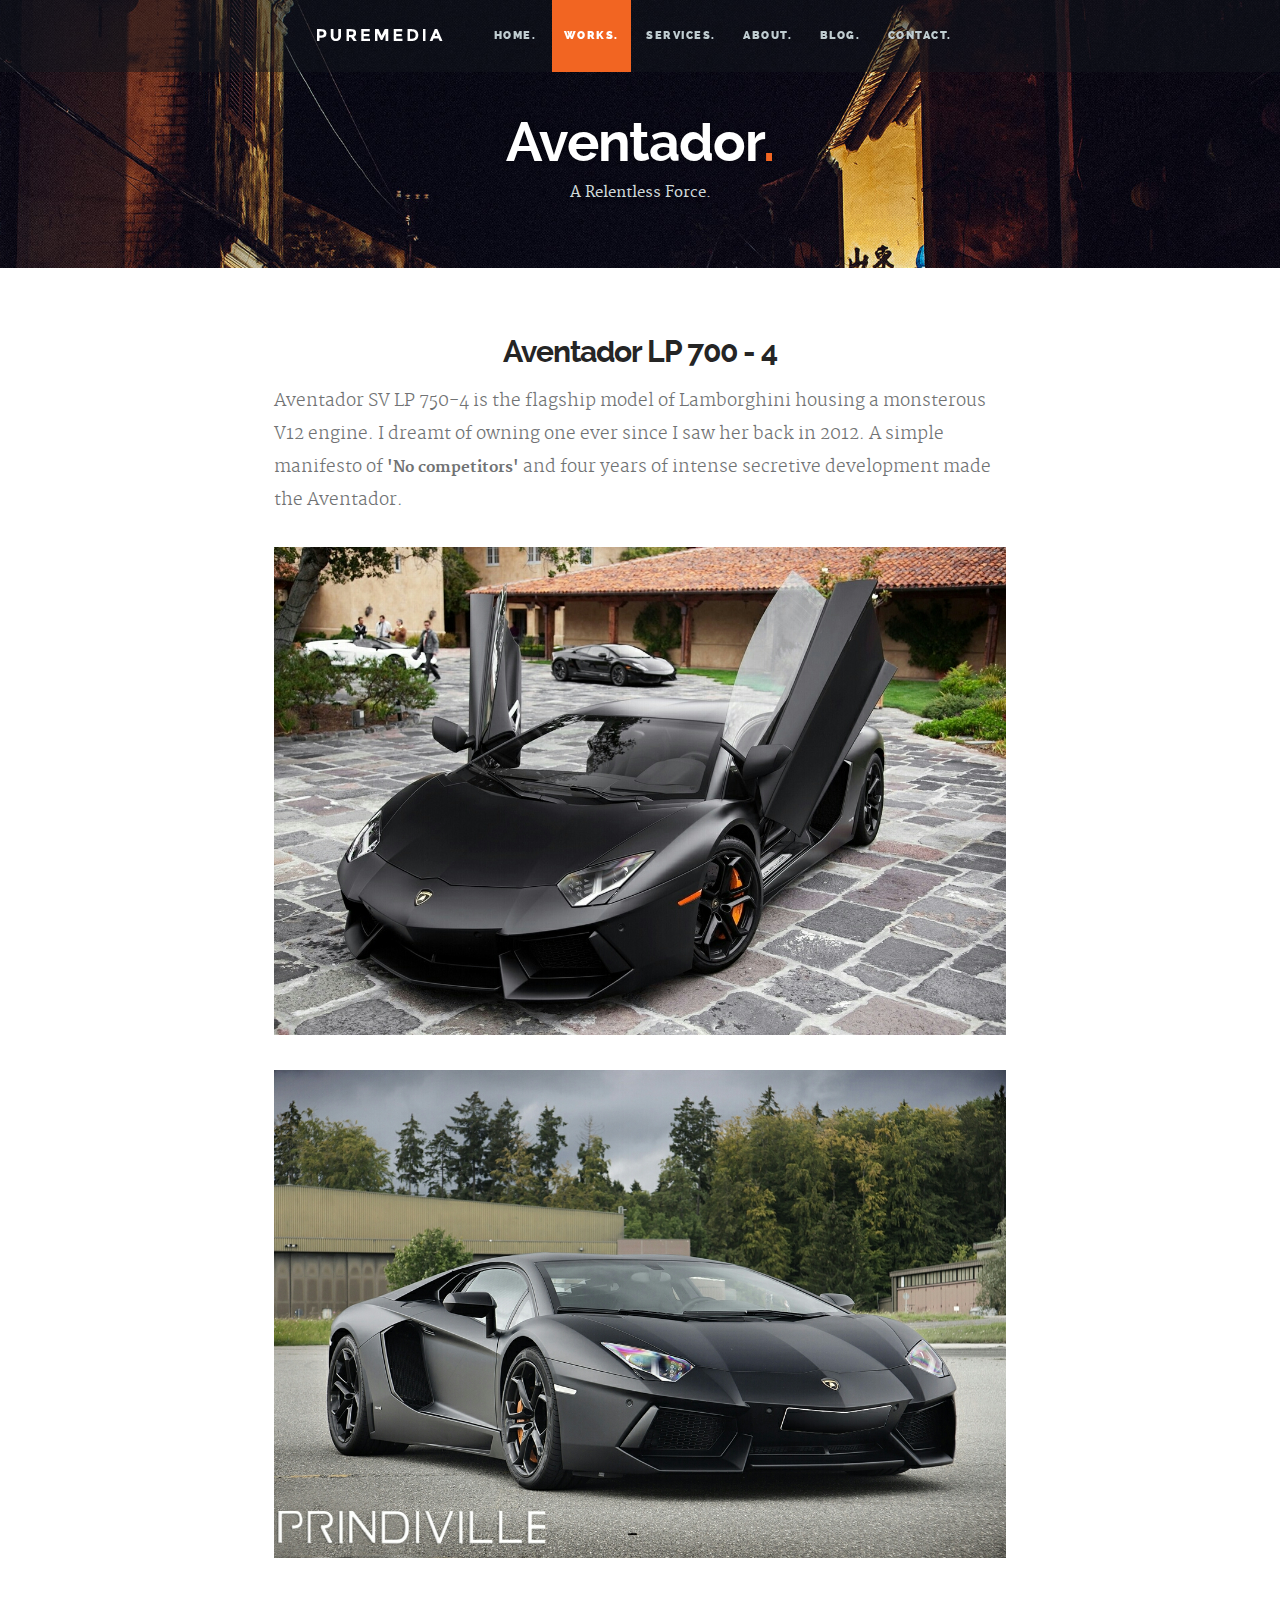
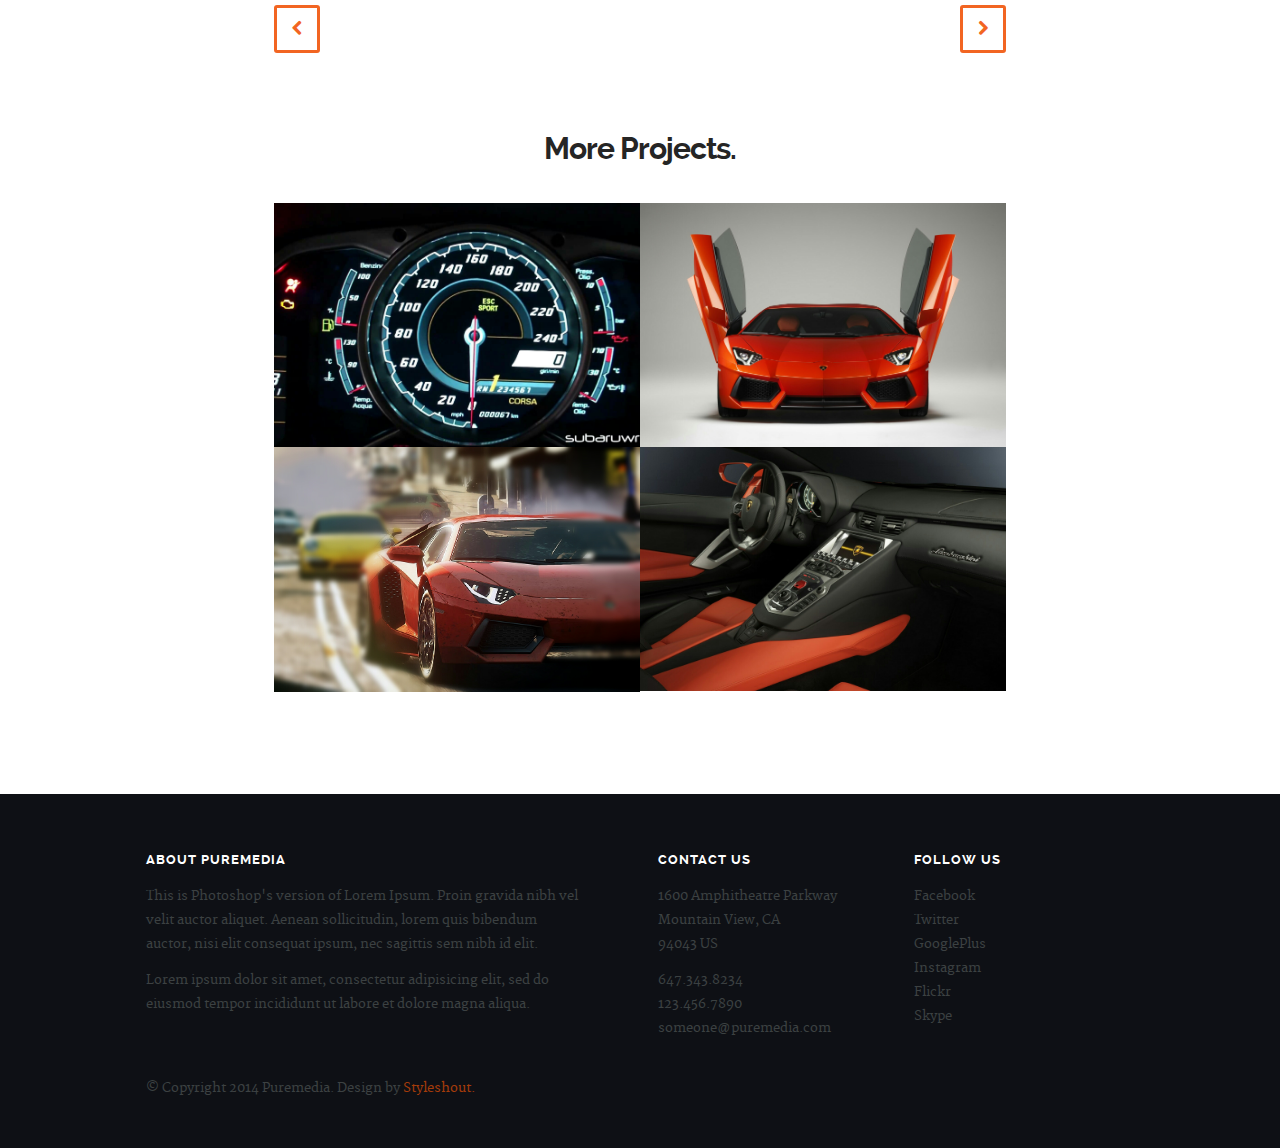
==== Aventador.html @ e6438527 "completed my aventador and made changes to sed mail .php" ====
<!DOCTYPE html>
<!--[if lt IE 8 ]><html class="no-js ie ie7" lang="en"> <![endif]-->
<!--[if IE 8 ]><html class="no-js ie ie8" lang="en"> <![endif]-->
<!--[if IE 9 ]><html class="no-js ie ie9" lang="en"> <![endif]-->
<!--[if (gte IE 9)|!(IE)]><!--><html class="no-js" lang="en"> <!--<![endif]-->
<head>

   <!--- Basic Page Needs
   ================================================== -->
   <meta charset="utf-8">
	<title>Chintan | Aventador</title>
	<meta name="description" content="">  
	<meta name="author" content="">

   <!-- Mobile Specific Metas
   ================================================== -->
	<meta name="viewport" content="width=device-width, initial-scale=1, maximum-scale=1">

	<!-- CSS
    ================================================== -->
   <link rel="stylesheet" href="css/base.css">
	<link rel="stylesheet" href="css/main.css">
   <link rel="stylesheet" href="css/media-queries.css">         

   <!-- Script
   =================================================== -->
	<script src="js/modernizr.js"></script>

   <!-- Favicons
	=================================================== -->
	<link rel="shortcut icon" href="favicon.png" >

</head>

<body>

   <div id="top"></div>
   <div id="preloader"> 
	   <div id="status">
         <img src="images/loader.gif" height="60" width="60" alt="">
         <div class="loader">Loading...</div>
      </div>
   </div>

   <!-- Header
   =================================================== -->
   <header id="main-header">

   	<div class="row header-inner">

	      <div class="logo">
	         <a href="index.html">Chintan Mistry</a>
	      </div>

	      <nav id="nav-wrap">         
	         
	         <a class="mobile-btn" href="#nav-wrap" title="Show navigation">
	         	<span class='menu-text'>Show Menu</span>
	         	<span class="menu-icon"></span>
	         </a>
         	<a class="mobile-btn" href="#" title="Hide navigation">
         		<span class='menu-text'>Hide Menu</span>
         		<span class="menu-icon"></span>
         	</a>         

	         <ul id="nav" class="nav">
	            <li><a href="index.html#hero">Home.</a></li>
		         <li class="current"><a href="index.html#portfolio">Works.</a></li>
	            <li><a href="index.html#services">Services.</a></li>
	            <li><a href="index.html#about">About.</a></li>
	            <li><a href="index.html#journal">Blog.</a></li>	        
	            <li><a href="index.html#contact">Contact.</a></li>
	         </ul> 

	      </nav> <!-- /nav-wrap -->	      

	   </div> <!-- /header-inner -->

   </header>


   <!-- Page Title
   ================================================== -->
   <section id="page-title">	
   	  
		<div class="row">

			<div class="twelve columns">

				<h1>Aventador<span>.</span></h1>
				<p>A Relentless Force.</p>

			</div>			    

		</div> <!-- /row -->	   

   </section> <!-- /page-title -->


   <!-- Content
   ================================================== -->
   <section id="content">

   	<div class="row portfolio-content">

	   	<div class="entry tab-whole nine columns centered">

	         <header class="entry-header">

					<h1 class="entry-title">
							Aventador LP 700 - 4
					</h1> 				 
						 
				</header>

				<div class="entry-content">
					<p class="lead">Aventador SV LP 750-4 is the flagship model of Lamborghini housing a monsterous V12 engine. I dreamt of owning one ever since I saw her back in 2012. A simple manifesto of <b>'No competitors'</b> and four years of intense secretive development made the Aventador. </p>

				</div>

				<div class="entry-content-media">
					<div class="post-thumb">
                  <img src="images/Aventador/Aventador1.jpg" alt="Aventador1">
                  <img src="images/Aventador/Aventador2.jpg" alt="Aventador2">
					</div> 
				</div> 					 

				<div class="pagenav group">
		  			  <span class="prev"><a href="#" rel="prev">Previous</a></span>
		  			<span class="next"><a href="#" rel="next">Next</a></span>  				   
	  			</div>  										   
	         
	      </div> <!-- /entry -->	      

	   </div> <!-- /portfolio-content -->
	   

		<div class="row more-projects">

		   <h1>More Projects.</h1> 

			<div class="tab-whole nine columns centered">

	         <div id="portfolio-wrapper" class="bgrid-half tab-bgrid-halfgroup">

	          	<div class="bgrid item">
	               <div class="item-wrap">

	                  <a href="Aventador.html">
                        <img src="images/Aventador/Aventador3.jpg" alt="Aventador3">                        
                        <div class="overlay">
                           <div class="portfolio-item-meta">
                              <h5>Fast</h5>
                              <p>A top speed of 350 Kmph</p>
                           </div>
                        </div>                        
                     </a>

	               </div>
	          	</div> <!-- /item -->

	            <div class="bgrid item">
	               <div class="item-wrap">

	                  <a href="Aventador.html">
                        <img src="images/Aventador/Aventador4.jpg" alt="Aventador4">
                        <div class="overlay">
                           <div class="portfolio-item-meta">
                              <h5>Sharp</h5>
                              <p>Those scissor doors!</p>
                           </div>
                        </div>                       
                     </a>

	               </div>
	          	</div> <!-- item end -->

	            <div class="bgrid stack item">
	               <div class="item-wrap">

	                 <a href="Aventador.html">
                        <img src="images/Aventador/Aventador5.jpg" alt="Aventador5">
                        <div class="overlay">
                           <div class="portfolio-item-meta">
                              <h5>Appeal</h5>
                              <p>Those eyes</p>
                           </div>
                        </div>                        
                     </a>    

	               </div>
	         	</div> <!-- item end -->

	            <div class="bgrid item">
	               <div class="item-wrap">

	                  <a href="Aventador.html">
                        <img src="images/Aventador/Aventador6.jpg" alt="Aventador6">
                        <div class="overlay">
                           <div class="portfolio-item-meta">
                              <h5>Interiors</h5>
                              <p>A jet fighter on road</p>
                           </div>
                        </div>                        
                     </a>  

	               </div>
	         	</div> <!-- item end -->               

	         </div> <!-- /portfolio-wrapper -->

	      </div> <!-- /nine -->

		</div> <!-- /more-projects --> 

   </section> <!-- /content -->  


   <!-- Footer
   ================================================== -->
   <footer>

      <div class="row">       

         <div class="six columns tab-whole footer-about">
				
				<h3>About Puremedia</h3>
               
            <p>This is Photoshop's version  of Lorem Ipsum. Proin gravida nibh vel velit auctor aliquet.
            Aenean sollicitudin, lorem quis bibendum auctor, nisi elit consequat ipsum, nec sagittis sem
            nibh id elit. 
            </p>

            <p>Lorem ipsum dolor sit amet, consectetur adipisicing elit, sed do eiusmod tempor 
            	incididunt ut labore et dolore magna aliqua.</p>        

         </div> <!-- /footer-about -->

         <div class="six columns tab-whole right-cols">

            <div class="row">

               <div class="columns">
                  <h3 class="address">Contact Us</h3>
                  <p>
                  1600 Amphitheatre Parkway<br>
                  Mountain View, CA<br>
                  94043 US
                  </p>

                  <ul>
                    <li><a href="tel:6473438234">647.343.8234</a></li>
                    <li><a href="tel:1234567890">123.456.7890</a></li>
                    <li><a href="mailto:someone@puremedia.com">someone@puremedia.com</a></li>
                  </ul>                  
               </div> <!-- /columns -->             

               <div class="columns last">
                  <h3 class="contact">Follow Us</h3>

                  <ul>
                     <li><a href="#">Facebook</a></li>
                     <li><a href="#">Twitter</a></li>
                     <li><a href="#">GooglePlus</a></li>
                     <li><a href="#">Instagram</a></li>
                     <li><a href="#">Flickr</a></li>
                     <li><a href="#">Skype</a></li>
                  </ul>
                  
               </div> <!-- /columns --> 

            </div> <!-- /Row(nested) -->

         </div>

         <p class="copyright">&copy; Copyright 2014 Puremedia. Design by <a href="http://www.styleshout.com/">Styleshout.</a></p>        

         <div id="go-top">
            <a class="smoothscroll" title="Back to Top" href="#top"><span>Top</span><i class="fa fa-long-arrow-up"></i></a>
         </div>

      </div> <!-- /row -->

   </footer> <!-- /footer -->


   <!-- Java Script
   ================================================== -->
   <script src="http://ajax.googleapis.com/ajax/libs/jquery/1.10.2/jquery.min.js"></script>
   <script>window.jQuery || document.write('<script src="js/jquery-1.10.2.min.js"><\/script>')</script>
   <script type="text/javascript" src="js/jquery-migrate-1.2.1.min.js"></script>   
   <script src="js/jquery.flexslider.js"></script>
   <script src="js/jquery.fittext.js"></script>
   <script src="js/backstretch.js"></script> 
   <script src="js/waypoints.js"></script>  
   <script src="js/main.js"></script>

</body>

</html>
---- css/base.css ----
/* =================================================================== */
/* 
/*  Puremedia v1.0 Base Stylesheet
/*  url:styleshout.com
/*  10-09-2014
/*
/*  ------------------------------------------------------------------ 
  
    TOC: 
    a. Reset
    b. Basic Setup Styles
    c. Typography  
    d. Media
    e. Grid
    f. MISC
  
/* =================================================================== */

/* 
/* a. Reset - normalize.css v3.0.1 | MIT License | git.io/normalize
/* =================================================================== */
html {
	font-family: sans-serif;
	-ms-text-size-adjust: 100%;
	-webkit-text-size-adjust: 100%;
}
body {
	margin: 0;
}
article, aside, details, figcaption, figure, footer, header, hgroup, main, nav, section, summary {
	display: block;
}
audio, canvas, progress, video {
	display: inline-block;
	vertical-align: baseline;
}
audio:not([controls]) {
	display: none;
	height: 0;
}
[hidden], template {
	display: none;
}
a {
	background: transparent;
}
a:active, a:hover {
	outline: 0;
}
abbr[title] {
	border-bottom: 1px dotted;
}
b, strong {
	font-weight: bold;
}
dfn {
	font-style: italic;
}
h1 {
	font-size: 2em;
	margin: 0.67em 0;
}
mark {
	background: #ff0;
	color: #000;
}
small {
	font-size: 80%;
}
sub, sup {
	font-size: 75%;
	line-height: 0;
	position: relative;
	vertical-align: baseline;
}
sup {
	top: -0.5em;
}
sub {
	bottom: -0.25em;
}
img {
	border: 0;
}
svg:not(:root) {
	overflow: hidden;
}
figure {
	margin: 1em 40px;
}
hr {
	-moz-box-sizing: content-box;
	box-sizing: content-box;
	height: 0;
}
pre {
	overflow: auto;
}
code, kbd, pre, samp {
	font-family: monospace, monospace;
	font-size: 1em;
}
button, input, optgroup, select, textarea {
	color: inherit;
	font: inherit;
	margin: 0;
}
button {
	overflow: visible;
}
button, select {
	text-transform: none;
}
button, html input[type="button"], input[type="reset"], input[type="submit"] {
	-webkit-appearance: button;
	cursor: pointer;
}
button[disabled], html input[disabled] {
	cursor: default;
}
button::-moz-focus-inner, input::-moz-focus-inner {
	border: 0;
	padding: 0;
}
input {
	line-height: normal;
}
input[type="checkbox"], input[type="radio"] {
	box-sizing: border-box;
	padding: 0;
}
input[type="number"]::-webkit-inner-spin-button, input[type="number"]::-webkit-outer-spin-button {
	height: auto;
}
input[type="search"] {
	-webkit-appearance: textfield;
	-moz-box-sizing: content-box;
	-webkit-box-sizing: content-box;
	box-sizing: content-box;
}
input[type="search"]::-webkit-search-cancel-button, input[type="search"]::-webkit-search-decoration {
	-webkit-appearance: none;
}
fieldset {
	border: 1px solid #c0c0c0;
	margin: 0 2px;
	padding: 0.35em 0.625em 0.75em;
}
legend {
	border: 0;
	padding: 0;
}
textarea {
	overflow: auto;
}
optgroup {
	font-weight: bold;
}
table {
	border-collapse: collapse;
	border-spacing: 0;
}
td, th {
	padding: 0;
}

/* 
/* b. Basic Setup Styles - Top Elements
/* =================================================================== */
*, *:before, *:after {
	-webkit-box-sizing: border-box;
	-moz-box-sizing: border-box;
	box-sizing: border-box;
}
html {
	-webkit-font-smoothing: antialiased;
	-moz-osx-font-smoothing: grayscale;
	font-size: 62.5%;
}
body {
	font-weight: normal;
	line-height: 1;
	text-rendering: optimizeLegibility;
}

/* 
/* c. Typography
====================================================================== */
div, dl, dt, dd, ul, ol, li, h1, h2, h3, h4, h5, h6, pre, form, p, blockquote, th, td {
	margin: 0;
	padding: 0;
}
h1, h2, h3, h4, h5, h6 {
	text-rendering: optimizeLegibility;
	line-height: 1.2;
}
hr {
	border: solid #ddd;
	border-width: 1px 0 0;
	clear: both;
	margin: 11px 0 24px;
	height: 0;
}
em, i {
	font-style: italic;
	line-height: inherit;
}
strong, b {
	font-weight: bold;
	line-height: inherit;
}
small {
	font-size: 60%;
	line-height: inherit;
}
ul {
	list-style: none;
}
ol {
	list-style: decimal;
}
ol, ul.square, ul.circle, ul.disc {
	margin-left: 17px;
}
ul.square {
	list-style: square;
}
ul.circle {
	list-style: circle;
}
ul.disc {
	list-style: disc;
}
ul li {
	padding-left: 4px;
}
ul ul, ul ol, ol ol, ol ul {
	margin: 3px 0 3px 17px;
}

/* links
---------------------------------------------------------------------- */
a {
	text-decoration: none;
	line-height: inherit;
}
a img {
	border: none;
}
a:focus {
	outline: none;
}
p a, p a:visited {
	line-height: inherit;
}

/* 
/* d. Media
/* =================================================================== */
img, video, embed, object {
	max-width: 100%;
	height: auto;
}
object, embed {
	height: 100%;
}
img {
	-ms-interpolation-mode: bicubic;
}

/* 
/* e. Grid
===================================================================== */
.row {
	width: 94%;
	max-width: 1024px;
	margin: 0 auto;
}
.ie8 .row {
	width: 1024px;
}
.narrow .row {
	max-width: 980px;
}
.row .row {
	width: auto;
	max-width: none;
	margin-left: -18px;
	margin-right: -18px;
}
.row:before, .row:after {
	content: "";
	display: table;
}
.row:after {
	clear: both;
}
.column, .columns, .bgrid {
	position: relative;
	padding: 0 18px;
	min-height: 1px;
	float: left;
}
.column.centered, .columns.centered {
	float: none;
	margin: 0 auto;
}
.row.collapsed > .column, .row.collapsed > .columns, .column.collapsed, .columns.collapsed {
	padding: 0;
}
[class*="column"] + [class*="column"]:last-child {
	float: right;
}
[class*="column"] + [class*="column"].end {
	float: right;
}
.one, .row .one {
	width: 8.33333%;
}
.two, .row .two {
	width: 16.66667%;
}
.three, .row .three {
	width: 25%;
}
.four, .row .four {
	width: 33.33333%;
}
.five, .row .five {
	width: 41.66667%;
}
.six, .row .six {
	width: 50%;
}
.seven, .row .seven {
	width: 58.33333%;
}
.eight, .row .eight {
	width: 66.66667%;
}
.nine, .row .nine {
	width: 75%;
}
.ten .row .ten {
	width: 83.33333%;
}
.eleven, .row .eleven {
	width: 91.66667%;
}
.twelve, .row .twelve {
	width: 100%;
}

/* tablets
--------------------------------------------------------------- */
@media screen and (max-width:768px) {
	.row {
		width: auto;
		padding-left: 30px;
		padding-right: 30px;
	}
	.row .row {
		padding-left: 0;
		padding-right: 0;
		margin-left: -15px;
		margin-right: -15px;
	}
	.column, .columns {
		padding: 0 15px;
	}
	.tab-fourth, .row .tab-fourth {
		width: 25%;
	}
	.tab-third, .row .tab-third {
		width: 33.33333%;
	}
	.tab-half, .row .tab-half {
		width: 50%;
	}
	.tab-2thirds, .row .tab-2thirds {
		width: 66.66667%;
	}
	.tab-3fourths, .row .tab-3fourths {
		width: 75%;
	}
	.tab-whole, .row .tab-whole {
		width: 100%;
	}
}

/* mobile
--------------------------------------------------------------- */
@media screen and (max-width:600px) {
	.row {
		padding-left: 25px;
		padding-right: 25px;
	}
	.row .row {
		margin-left: -10px;
		margin-right: -10px;
	}
	.column, .columns {
		padding: 0 10px;
	}
	.mob-fourth, .row .mob-fourth {
		width: 25%;
	}
	.mob-half, .row .mob-half {
		width: 50%;
	}
	.mob-3fourths, .row .mob-3fourths {
		width: 75%;
	}
	.mob-whole, .row .mob-whole {
		width: 100%;
	}
}

/* small mobile devices
--------------------------------------------------------------- */
@media screen and (max-width:400px) {
	.row {
		padding-left: 30px;
		padding-right: 30px;
	}
	.row .row {
		padding-left: 0;
		padding-right: 0;
		margin-left: 0;
		margin-right: 0;
	}
	.column, .columns {
		width: auto !important;
		float: none !important;
		margin-left: 0;
		margin-right: 0;
		clear: both;
		padding: 0;
	}
	[class*="column"] + [class*="column"]:last-child {
		float: none;
	}
}

/* larger screens
--------------------------------------------------------------- */
@media screen and (min-width:1200px) {
	.wide .wrap {
		max-width: 1180px;
	}
}


/* block grids
--------------------------------------------------------------- */
.bgrid-sixth .bgrid {
	width: 16.66667%;
}
.bgrid-fourth .bgrid {
	width: 25%;
}
.bgrid-third .bgrid {
	width: 33.33333%;
}
.bgrid-half .bgrid {
	width: 50%;
}
.bgrid {
	padding: 0;
}

/* Clearing for block grid columns. Allows columns with
different heights to align properly. */
.first {
	clear: both;
}

/* first column in large(default) screen - for IE8 */
.bgrid-sixth .bgrid:nth-child(6n+1), .bgrid-fourth .bgrid:nth-child(4n+1), .bgrid-third .bgrid:nth-child(3n+1), .bgrid-half .bgrid:nth-child(2n+1) {
	clear: both;
}

/* smaller screens */
@media screen and (max-width:900px) {
	/* block grids for small screens */
	.s-bgrid-sixth .bgrid {
		width: 16.66667%; 
	}
	.s-bgrid-fourth .bgrid {
		width: 25%;
	}
	.s-bgrid-third .bgrid {
		width: 33.33333%;
	}
	.s-bgrid-half .bgrid {
		width: 50%;
	}
	.s-bgrid-whole .bgrid {
		width: 100%;
		clear: both;
	}
	.first, [class*="bgrid-"] .bgrid:nth-child(n) {
		clear: none;
	}
	.s-bgrid-sixth .bgrid:nth-child(6n+1), .s-bgrid-fourth .bgrid:nth-child(4n+1), .s-bgrid-third .bgrid:nth-child(3n+1), .s-bgrid-half .bgrid:nth-child(2n+1) {
		clear: both;
	}
}

/* tablets */
@media screen and (max-width:768px) {
	.tab-bgrid-sixth .bgrid {
		width: 16.66667%;
	}
	.tab-bgrid-fourth .bgrid {
		width: 25%;
	}
	.tab-bgrid-third .bgrid {
		width: 33.33333%;
	}
	.tab-bgrid-half .bgrid {
		width: 50%;
	}
	.tab-bgrid-whole .bgrid {
		width: 100%;
		clear: both;
	}
	.first, [class*="tab-bgrid-"] .bgrid:nth-child(n) {
		clear: none;
	}
	.tab-bgrid-sixth .bgrid:nth-child(6n+1), .tab-bgrid-fourth .bgrid:nth-child(4n+1), .tab-bgrid-third .bgrid:nth-child(3n+1), .tab-bgrid-half .bgrid:nth-child(2n+1) {
		clear: both;
	}
}

/* mobile devices */
@media screen and (max-width:600px) {
	.mob-bgrid-sixth .bgrid {
		width: 16.66667%;
	}
	.mob-bgrid-fourth .bgrid {
		width: 25%;
	}
	.mob-bgrid-third .bgrid {
		width: 33.33333%;
	}
	.mob-bgrid-half .bgrid {
		width: 50%;
	}
	.mob-bgrid-whole .bgrid {
		width: 100%;
		clear: both;
	}
	.first, [class*="mob-bgrid-"] .bgrid:nth-child(n) {
		clear: none;
	}
	.mob-bgrid-sixth .bgrid:nth-child(6n+1), .mob-bgrid-fourth .bgrid:nth-child(4n+1), .mob-bgrid-third .bgrid:nth-child(3n+1), .mob-bgrid-half .bgrid:nth-child(2n+1) {
		clear: both;
	}
}

/* stack on small mobile devices */
@media screen and (max-width:400px) {
	.stack .bgrid {
		width: auto !important;
		float: none !important;
		margin-left: 0;
		margin-right: 0;
		clear: both;
	}
}

/* 
/* f. MISC
===================================================================== */

/* Clearing - (http://nicolasgallagher.com/micro-clearfix-hack/
--------------------------------------------------------------------- */
.group:before, .group:after {
	content: "";
	display: table;
}
.group:after {
	clear: both;
}

/* Misc Helper Styles
--------------------------------------------------------------------- */
.hidden {
	display: none;
}
.remove-bottom {
	margin-bottom: 0;
}
.half-bottom {
	margin-bottom: 15px !important;
}
.add-bottom {
	margin-bottom: 30px !important;
}
.no-border {
	border: none;
}
.text-center {
	text-align: center;
}
.text-left {
	text-align: left;
}
.text-right {
	text-align: right;
}
.pull-left {
	float: left;
}
.pull-right {
	float: right;
}
.align-center {
	margin-left: auto;
	margin-right: auto;
	text-align: center;
}
---- css/main.css ----
/* =================================================================== */
/* 
/*  Puremedia v1.0 Main Stylesheet
/*  url:styleshout.com
/*  10-10-2014
/*
/*  ------------------------------------------------------------------ 

    TOC: 
    a. Webfonts and Iconfonts
    b. Document Setup
    c. Forms  
    d. Preloader
    e. Buttons
    f. Other Components
    g. Header Styles
    h. Content Styles
    i. Footer Styles
    j. Common and shared styles
    k. Hero Section
    l. Portfolio Section
    m. Services Section
    n. About Section
    o. Journal Section
    p. Contact Section
    q. Blog Entry
    r. Portfolio Entry

/* =================================================================== */

/* 
/* a. Webfonts and Iconfonts
/* =================================================================== */
@import url("fonts.css");
@import url("font-awesome/css/font-awesome.min.css");
@import url("simple-line-icons/simple-line-icons.css");

/* 
/* b. Document Setup
/* =================================================================== */

/* Body
---------------------------------------------------------------------- */
body {
	background: #0e1015;
	font: 15px/30px "merriweather-regular", serif;
	font-weight: normal;
	color: #575859;
}

/* Links
---------------------------------------------------------------------- */
a, a:visited {
	color: #f26522;
	-moz-transition: all 0.3s ease-in-out;
	-o-transition: all 0.3s ease-in-out;
	-webkit-transition: all 0.3s ease-in-out;
	-ms-transition: all 0.3s ease-in-out;
	transition: all 0.3s ease-in-out;
}
a:hover, a:focus {
	color: black;
}

/* Typography
--------------------------------------------------------------------- */
h1, h2, h3, h4, h5, h6 {
	font-family: "raleway-bold", sans-serif;
	color: #252525;
	font-style: normal;
	text-rendering: optimizeLegibility;
	margin: 18px 0 15px;
}
h1 a, h2 a, h3 a, h4 a, h5 a, h6 a {
	font-weight: inherit;
}
h1 {
	font-size: 30px;
	line-height: 36px;
	margin-top: 0;
	letter-spacing: -1px;
}
h2 {
	font-size: 24px;
	line-height: 30px;
}
h3 {
	font-size: 20px;
	line-height: 30px;
}
h4 {
	font-size: 17px;
	line-height: 30px;
}
h5 {
	font-size: 14px;
	line-height: 30px;
	margin-top: 15px;
	text-transform: uppercase;
	letter-spacing: 1px;
}
h6 {
	font-size: 13px;
	line-height: 30px;
	margin-top: 15px;
	text-transform: uppercase;
	letter-spacing: 1px;
}
p {
	margin: 15px 0 15px 0;
}
p img {
	margin: 0;
}
p.lead {
	font: 17px/33px "merriweather-light", serif;
	color: #707273;
}
em {
	font: 15px/30px "merriweather-italic", serif;
	font-style: normal;
}
strong, b {
	font: 15px/30px "merriweather-bold", serif;
	font-weight: normal;
}
small {
	font-size: 11px;
	line-height: inherit;
}
blockquote {
	margin: 18px 0px;
	padding-left: 40px;
	position: relative;
}
blockquote:before {
	content: "\201C";
	opacity: 0.45;
	font-size: 80px;
	line-height: 0px;
	margin: 0;
	font-family: arial, sans-serif;
	position: absolute;
	top: 30px;
	left: 0;
}
blockquote p {
	font-family: georgia, serif;
	font-style: italic;
	padding: 0;
	font-size: 18px;
	line-height: 30px;
}
blockquote cite {
	display: block;
	font-size: 12px;
	font-style: normal;
	line-height: 18px;
}
blockquote cite:before {
	content: "\2014 \0020";
}
blockquote cite a, blockquote cite a:visited {
	color: #707273;
	border: none;
}
abbr {
	font-family: "merriweather-bold", serif;
	font-variant: small-caps;
	text-transform: lowercase;
	letter-spacing: .5px;
	color: #7d7e80;
}
pre, code {
	font-family: Consolas, "Andale Mono", Courier, "Courier New", monospace;
}
pre {
	white-space: pre;
	white-space: pre-wrap;
	word-wrap: break-word;
}
code {
	padding: 3px;
	background: #ecf0f1;
	color: #707273;
	border-radius: 3px;
}
del {
	text-decoration: line-through;
}
abbr[title], dfn[title] {
	border-bottom: 1px dotted;
	cursor: help;
}
mark {
	background: #FFF49B;
	color: #000;
}
hr {
	border: solid white;
	border-width: 1px 0 0;
	clear: both;
	margin: 23px 0 12px;
	height: 0;
}

/* Lists
--------------------------------------------------------------------- */
ul, ol {
	margin-top: 15px;
	margin-bottom: 15px;
}
ul {
	list-style: disc;
	margin-left: 17px;
}
dl {
	margin: 0 0 15px 0;
}
dt {
	margin: 0;
	color: #f26522;
}
dd {
	margin: 0 0 0 20px;
}

/* Floated Image
--------------------------------------------------------------------- */
img.pull-right {
	margin: 12px 0px 0px 18px;
}
img.pull-left {
	margin: 12px 18px 0px 0px;
}

/* 
/* c. Forms
/* =================================================================== */
form {
	margin-bottom: 24px;
}
fieldset {
	margin: 0 0 24px 0;
	padding: 0;
	border: none;
}
input, button {
	-webkit-font-smoothing: antialiased;
}
input[type="text"], 
input[type="password"], 
input[type="email"], 
textarea, 
select {
	display: block;
	padding: 12px 15px;
	margin: 0 0 12px 0;
	border: 0;
	outline: none;
	vertical-align: middle;
	color: #a3a4a6;
	font-family: "raleway-regular", sans-serif;
	font-size: 14px;
	line-height: 24px;
	border-radius: 3px;
	max-width: 100%;
	background: transparent;
	border: 3px solid #a9aaab;
}
textarea {
	min-height: 162px;
}
input[type="text"]:focus, 
input[type="password"]:focus, 
input[type="email"]:focus, 
textarea:focus {
	background: white;
}
label, legend {
	font: 15px/30px "raleway-bold", sans-serif;
	margin: 12px 0;
	color: #252525;
	display: block;
}
label span, legend span {
	color: #575859;
	font: 15px/30px "merriweather-bold", serif;
}
input[type="checkbox"], input[type="radio"] {
	font-size: 15px;
	color: #575859;
}
input[type="checkbox"] {
	display: inline;
}

/* 
/* d. Preloader
/* =================================================================== */
#preloader {
	position: fixed;
	top: 0;
	left: 0;
	right: 0;
	bottom: 0;
	background: #12151b;
	z-index: 99999;
	height: 100%;
}
.no-js #preloader {
	display: none;
}

#status {
	position: absolute;
	left: 50%;
	top: 50%;
	width: 60px;
	height: 60px;
	margin: -30px 0 0 -30px;
	padding: 0;
}
#status img {
	display: none;
}

.loader {
	margin: 0 auto;
	font-size: 10px;
	position: relative;
	text-indent: -9999em;
	border-top: 1.1em solid rgba(255, 255, 255, 0.2);
	border-right: 1.1em solid rgba(255, 255, 255, 0.2);
	border-bottom: 1.1em solid rgba(255, 255, 255, 0.2);
	border-left: 1.1em solid #f26522;
	-webkit-animation: load 1.1s infinite linear;
	animation: load 1.1s infinite linear;
}
.loader, .loader:after {
	border-radius: 50%;
	width: 60px;
	height: 60px;
}
@-webkit-keyframes load {
	0% {
		-webkit-transform: rotate(0deg);
		transform: rotate(0deg);
	}
	100% {
		-webkit-transform: rotate(360deg);
		transform: rotate(360deg);
	}
}
@keyframes load {
	0% {
		-webkit-transform: rotate(0deg);
		transform: rotate(0deg);
	}
	100% {
		-webkit-transform: rotate(360deg);
		transform: rotate(360deg);
	}
}

/* for ie8 */
.ie8 #status img {
	display: block;
}
.ie8 .loader {
	display: none;
}


/* 
/* e. Buttons
/* =================================================================== */
.button, 
.button:visited, 
button, 
input[type="submit"], 
input[type="reset"], 
input[type="button"] {
	display: inline-block;
	font: 15px/30px "raleway-bold", sans-serif;
	padding: 9px 16px;
	margin: 0 3px 6px 0;
	background: #818fab;
	color: white;
	text-decoration: none;
	cursor: pointer;
	height: auto;
	text-align: center;
	border: none;
	border-radius: 3px;
	-webkit-appearance: none;
	-webkit-font-smoothing: inherit;	
	-moz-transition: all 0.3s ease-in-out;
	-o-transition: all 0.3s ease-in-out;
	-webkit-transition: all 0.3s ease-in-out;
	-ms-transition: all 0.3s ease-in-out;
	transition: all 0.3s ease-in-out;
}
.button:hover, 
button:hover, 
input[type="submit"]:hover, 
input[type="reset"]:hover, 
input[type="button"]:hover {
	background: #647495;
	color: white;
}
.button.primary, button.primary {
	background: #f26522;
}
.button.primary:hover, button.primary:hover {
	background: #e3520d;
}
button.medium, .button.medium {
	font: 15px/30px "raleway-bold", sans-serif;
	padding: 12px 18px !important;
}
button.large, .button.large {
	font: 15px/30px "raleway-bold", sans-serif;
	padding: 15px 20px !important;
}
button.round, .button.round {
	padding-left: 20px !important;
	padding-right: 20px !important;
	border-radius: 1000px;
	background-clip: padding-box;
}
button.stroke, .button.stroke {
	background: transparent !important;
	border: 3px solid transparent;
}
button.full-width, .button.full-width {
	width: 100%;
	margin-right: 0;
}

.button.pink {
	background: #ffadcb;
}
.button.pink:hover {
	background: #ff94bb;
}
.button.blue {
	background: #72bbf0;
}
.button.blue:hover {
	background: #5bb0ee;
}
.button.black {
	background: #2e3236;
}
.button.black:hover {
	background: #222528;
}
.button.yellow {
	background: #ffd900;
}
.button.yellow:hover {
	background: #f0cc00;
}
.button.red {
	background: #ff6163;
}
.button.red:hover {
	background: #ff474a;
}
.button.green {
	background: #9bc724;
}
.button.green:hover {
	background: #8ab120;
}
.button.grey {
	background: #8d8e91;
}
.button.grey:hover {
	background: #808184;
}
.button.purple {
	background: #b482c9;
}
.button.purple:hover {
	background: #a970c1;
}
.button.orange {
	background: #f5731c;
}
.button.orange:hover {
	background-color: #ed650a;
}
.button.stroke.pink {
	border-color: #ffadcb;
	color: #ffadcb;
}
.button.stroke.pink:hover {
	background: #ffadcb !important;
	color: #fff;
}
.button.stroke.blue {
	border-color: #72bbf0;
	color: #72bbf0;
}
.button.stroke.blue:hover {
	background: #72bbf0 !important;
	color: #fff;
}
.button.stroke.black {
	border-color: #2e3236;
	color: #2e3236;
}
.button.stroke.black:hover {
	background: #2e3236 !important;
	color: #fff;
}
.button.stroke.yellow {
	border-color: #ffd900;
	color: #ffd900;
}
.button.stroke.yellow:hover {
	background: #ffd900 !important;
	color: #fff;
}
.button.stroke.red {
	border-color: #ff6163;
	color: #ff6163;
}
.button.stroke.red:hover {
	background: #ff6163 !important;
	color: #fff;
}
.button.stroke.green {
	border-color: #9bc724;
	color: #9bc724;
}
.button.stroke.green:hover {
	background: #9bc724 !important;
	color: #fff;
}
.button.stroke.grey {
	border-color: #8d8e91;
	color: #8d8e91;
}
.button.stroke.grey:hover {
	background: #8d8e91 !important;
	color: #fff;
}
.button.stroke.purple {
	border-color: #b482c9;
	color: #b482c9;
}
.button.stroke.purple:hover {
	background: #b482c9 !important;
	color: #fff;
}
.button.stroke.orange {
	border-color: #f5731c;
	color: #f5731c;
}
.button.stroke.orange:hover {
	background: #f5731c !important;
	color: #fff;
}
button::-moz-focus-inner, input::-moz-focus-inner {
	border: 0;
	padding: 0;
}


/* 
/* f. Other Components
/* ================================================================== */

/* Alert Boxes
/* ------------------------------------------------------------------ */
.alert-box {
	padding: 21px 40px 21px 30px;
	position: relative;
	margin-bottom: 24px;
	border-radius: 3px;
	background-clip: padding-box;
	font-family: "raleway-semibold", sans-serif;
}
.error {
	background-color: #ffd1d2;
	color: #e65153;
}
.success {
	background-color: #c8e675;
	color: #758c36;
}
.info {
	background-color: #d7ecfb;
	color: #4a95cc;
}
.notice {
	background-color: #fff099;
	color: #c16527;
}
.close {
	position: absolute;
	right: 18px;
	top: 18px;
	cursor: pointer;
}

/* Drop Cap
/* ------------------------------------------------------------------ */
.drop-cap:first-letter {
	float: left;
	margin: 0;
	padding: 14px 6px 0 0;
	font-size: 84px;
	font-family: "raleway-bold", sans-serif;
	line-height: 60px;
	text-indent: 0;
	background: transparent;
	color: inherit;
}

/* Line Definition Style Markup
/* ------------------------------------------------------------------ */
.lining dt, .lining dd {
	display: inline;
	margin: 0;
}
.lining dt + dt:before, .lining dd + dt:before {
	content: "\A";
	white-space: pre;
}
.lining dd + dd:before {
	content: ", ";
}
.lining dd + dd:before {
	content: ", ";
}
.lining dd:before {
	content: ":";
	margin-left: -0.2em;
}

/* Dictionary Definition Style Markup
/* ------------------------------------------------------------------ */
.dictionary-style dt {
	display: inline;
	counter-reset: definitions;
}
.dictionary-style dt + dt:before {
	content: ", ";
	margin-left: -0.2em;
}
.dictionary-style dd {
	display: block;
	counter-increment: definitions;
}
.dictionary-style dd:before {
	content: counter(definitions, decimal) ". ";
}

/* 
/*  Pull Quotes Markup
/*

<aside class="pull-quote">
<blockquote>
<p></p>
</blockquote>
</aside>

/*
/* --------------------------------------------------------------------- */
.pull-quote {
	position: relative;
	padding: 18px 30px 18px 0px;
}
.pull-quote:before, .pull-quote:after {
	height: 1em;
	opacity: 0.45;
	position: absolute;
	font-size: 80px;
	font-family: Arial, Sans-Serif;
}
.pull-quote:before {
	content: "\201C";
	top: 33px;
	left: 0;
}
.pull-quote:after {
	content: '\201D';
	bottom: -33px;
	right: 0;
}
.pull-quote blockquote {
	margin: 0;
}
.pull-quote blockquote:before {
	content: none;
}

/* 
/*  Stats Tab Markup

<ul class="stats-tabs">
<li><a href="#">[value]<em>[name]</em></a></li>
</ul>


/*
/* --------------------------------------------------------------------- */
.stats-tabs {
	padding: 0;
	margin: 24px 0;
}
.stats-tabs li {
	display: inline-block;
	margin: 0 10px 18px 0;
	padding: 0 10px 0 0;
	border-right: 1px solid #ccc;
}
.stats-tabs li:last-child {
	margin: 0;
	padding: 0;
	border: none;
}
.stats-tabs li a {
	display: inline-block;
	font-size: 24px;
	font-family: "raleway-bold", sans-serif;
	border: none;
	color: #252525;
}
.stats-tabs li a:hover {
	color: #f26522;
}
.stats-tabs li a em {
	display: block;
	margin: 6px 0 0 0;
	font-size: 14px;
	font-family: "raleway-regular", sans-serif;
	color: #7d7e80;
}

/* Pagination
/* ------------------------------------------------------------------ */
.pagination {
	margin: 30px auto;
	text-align: center;
}
.pagination ul li {
	display: inline-block;
	margin: 0;
	padding: 0;
}
.pagination .page-numbers {
	font: 15px/24px "raleway-bold", sans-serif;
	display: inline-block;
	padding: 6px 12px;
	height: 36px;
	margin-right: 3px;
	margin-bottom: 6px;
	color: #707273;
	background-color: #dde4e6;
	-moz-transition: all 0.3s ease-in-out;
	-o-transition: all 0.3s ease-in-out;
	-webkit-transition: all 0.3s ease-in-out;
	-ms-transition: all 0.3s ease-in-out;
	transition: all 0.3s ease-in-out;
	border-radius: 3px;
	background-clip: padding-box;
}
.pagination .page-numbers:hover {
	background: #94aab0;
	color: white;
}
.pagination .current, .pagination .current:hover {
	background-color: #f26522;
	color: white;
}
.pagination .inactive, .pagination .inactive:hover {
	background-color: #ecf0f1;
	color: #a3a4a6;
}

/* 
/* g. Header Styles
/* =================================================================== */
header {
	height: 72px;
	width: 100%;
	position: fixed;
	left: 0;
	top: 0;
	z-index: 990;
	text-align: center;
	background: #12151B;
	background: rgba(18, 21, 27, 0.5);
	-moz-transition: background 0.5s ease-in-out;
	-o-transition: background 0.5s ease-in-out;
	-webkit-transition: background 0.5s ease-in-out;
	-ms-transition: background 0.5s ease-in-out;
	transition: background 0.5s ease-in-out;
}
header .logo {
	display: inline-block;
	vertical-align: middle;
	margin: 0;
	padding: 0;
	margin-right: 15px;

	/* add position relative since z-index only applies to
	elements that have been given an explicit position */
	position: relative;
	z-index: 992;
}
header .logo a {
	display: block;
	margin: 0 20px 0 0;
	padding: 0;
	border: none;
	outline: none;
	font: 0/0 a;
	text-shadow: none;
	color: transparent;
	width: 126px;
	height: 12px;
	background-repeat: no-repeat;
	background-position: 0 0;
	background-image: url("../images/logo.png");
}
@media (-webkit-min-device-pixel-ratio:2), (min-resolution:192dpi) {
	header .logo a {
		background-image: url("../images/logo-@2x.png");
		-webkit-background-size: 126px 12px;
		-moz-background-size: 126px 12px;
		background-size: 126px 12px;
	}
}
.opaque {
	background: #12151b;
}

/* primary navigation
--------------------------------------------------------------------- */
#nav-wrap, #nav-wrap ul, #nav-wrap li, #nav-wrap a {
	margin: 0;
	padding: 0;
	border: none;
	outline: none;
}

/* nav-wrap */
#nav-wrap {
	font: 11px "raleway-heavy", sans-serif;
	text-transform: uppercase;
	letter-spacing: 1.5px;
	display: inline-block;
}

/* hide toggle button */
#nav-wrap > a {
	display: none;
}
ul#nav {
	min-height: 72px;
	width: auto; 

	/* left align the menu */
	text-align: left;
}
ul#nav li {
	position: relative;
	list-style: none;
	height: 72px;
	display: inline-block;
}
ul#nav li a {
	display: inline-block;
	padding: 17px 12px;
	line-height: 38px;
	text-decoration: none;
	color: #c0cdd1;
	-moz-transition: all 0.2s ease-in-out;
	-o-transition: all 0.2s ease-in-out;
	-webkit-transition: all 0.2s ease-in-out;
	-ms-transition: all 0.2s ease-in-out;
	transition: all 0.2s ease-in-out;
}
ul#nav li a:hover {
	color: white;
}
ul#nav li a:active {
	background-color: transparent !important;
}
ul#nav li.current a {
	background: #f26522;
	color: white;
}


/* 
/* h. Content Styles
/* =================================================================== */

#content {
	background: white;
	padding-top: 66px;
	padding-bottom: 102px;
}
#content #main {
	padding-top: 6px;
}
#content #sidebar {
	padding-top: 12px;
	padding-left: 30px;
}


/* sibebar styles
-------------------------------------------------------------------- */
#sidebar h5 {
	font: 14px/24px "raleway-heavy", sans-serif;
	text-transform: uppercase;
	letter-spacing: 1px;
	margin-top: 0;
}
#sidebar .widget {
	margin-bottom: 15px;
}

/* search */
#sidebar .widget_search {
	padding-top: 0;
	margin-bottom: 24px;
}
#sidebar .widget_search h5 {
	display: none;
}
#sidebar .widget_search form {
	position: relative;
	margin: 0;
}
#sidebar .widget_search .text-search {
	padding-right: 40px;
	width: 100%;
	min-width: 150px;
	border-radius: 3px;
	background: white;
}
#sidebar .widget_search .submit-search {
	display: none;
}

/* link list */
#sidebar .widget_categories ul {
	margin-top: 15px;
	margin-bottom: 18px;
}
#sidebar .link-list {
	padding: 0;
	margin: 15px 10px 24px 0;
	list-style: none;
}
#sidebar .link-list li {
	font: 14px/24px "merriweather-regular", sans-serif;
	padding: 8px 0 8px 3px;
	margin: 0;
}
#sidebar .link-list li a {
	color: #7d7e80;
}
#sidebar .link-list li a:hover {
	color: #f26522;
}

/* tag cloud */
#sidebar .tagcloud {
	margin: 18px 0 24px -12px;
	padding: 0;
	font-size: 17px;
}
#sidebar .tagcloud a {
	font: 12px/24px "raleway-heavy", sans-serif !important;
	display: inline-block;
	float: left;
	margin: 0 0 12px 12px;
	padding: 6px 15px;
	position: relative;
	text-transform: uppercase;
	letter-spacing: 1px;
	border-radius: 3px;
	background: #ecf0f1;
	text-decoration: none;
	letter-spacing: .5px;
	color: #707273;
	-moz-transition: all 0.2s ease-in-out;
	-o-transition: all 0.2s ease-in-out;
	-webkit-transition: all 0.2s ease-in-out;
	-ms-transition: all 0.2s ease-in-out;
	transition: all 0.2s ease-in-out;
}
#sidebar .tagcloud a:hover {
	color: white;
	background: #f26522;
}

/* photostream */
#sidebar .photostream {
	list-style: none;
	margin: 15px 0 24px -15px;
	padding: 0;
	overflow: hidden;
}
#sidebar .photostream li {
	display: inline-block;
	margin: 0 0 12px 12px;
	padding: 0;
}
#sidebar .photostream li a {
	display: block;
	height: 66px;
	width: 66px;
	background: #fff;
	padding: 9px;
	border: 1px solid #e3e9eb;
	border-radius: 3px;
}
#sidebar .photostream li a img {
	vertical-align: bottom;
}


/* 
/* i. Footer Styles
/* =================================================================== */
footer {
	padding-top: 36px;
	padding-bottom: 42px;
	font-size: 13px;
	line-height: 24px;
	position: relative;
	color: #3C4142;	
}
footer a, footer a:visited {
	color: #a43b0a;
}
footer a:hover, footer a:focus {
	color: white;
}
footer h3 {
	font: 13px/24px "raleway-bold", sans-serif;
	margin-bottom: 0;
	color: white;
	text-transform: uppercase;
	letter-spacing: 1px;
}
footer p {
	margin: 12px 0;
}

footer .footer-about {
	padding-right: 60px;
}
footer .right-cols .columns {
	width: 50%;
	word-wrap: break-word;
}
footer ul {
	margin: 12px 0;
	padding: 0;
	list-style: none;
}
footer ul li {
	margin: 0;
	padding-left: 0;
	line-height: 24px;
}
footer ul li a, footer ul li a:visited {
	color: #3C4142;
}
footer .copyright {
	margin: 0;
	padding: 24px 18px 6px 18px;
	clear: both;
}

/* back to top */
footer #go-top {
	position: fixed;
	bottom: 0;
	right: 30px;
	z-index: 900;
	display: none;
}
footer #go-top a {
	display: block;
	padding: 12px 30px;
	background: #d44d0d;
	color: white;
	text-align: center;
	font: 12px/24px "raleway-heavy", sans-serif;
	text-transform: uppercase;
	letter-spacing: 2px;
	-moz-transition: all 0.2s ease-in-out;
	-o-transition: all 0.2s ease-in-out;
	-webkit-transition: all 0.2s ease-in-out;
	-ms-transition: all 0.2s ease-in-out;
	transition: all 0.2s ease-in-out;
}
footer #go-top a span {
	margin-right: 10px;
}
footer #go-top a:hover {
	background: #faec09;
	color: #252525;
}


/* 
/* j. Common and shared styles
/* =================================================================== */

hr {
	border: solid #f26522;
	border-width: 3px 0 0;
	width: 90px;
	margin: 11px auto 15px;
	height: 0;
	clear: both;
	text-align: center;
}

/* section head
---------------------------------------------------------------------- */
.section-head {
	text-align: center;
}
.section-head h1 {
	font: 15px/24px "raleway-heavy", sans-serif;
	text-transform: uppercase;
	letter-spacing: 2.5px;
	color: #252525;
	margin-bottom: 18px;
}
.section-head h1 span {
	color: #f26522;
}
.section-head p {
	font: 18px/36px "merriweather-light", sans-serif;
	width: 95%;
	color: #707273;
	margin-left: auto;
	margin-right: auto;
}

/* page title
---------------------------------------------------------------------- */
#page-title {
	background: #12151b url(../images/hero-bg.jpg) no-repeat center center fixed;
	-webkit-background-size: cover !important;
	-moz-background-size: cover !important;
	background-size: cover !important;
	padding-top: 108px;
	padding-bottom: 60px;
	text-align: center;
}
#page-title .row {
	max-width: 724px;
}
#page-title h1 {
	font: 54px/1.3 "raleway-bold", sans-serif;
	color: white;
	letter-spacing: -1px;
	margin-bottom: 0;
	text-shadow: 0 0px 5px rgba(0, 0, 0, 0.5);	
}
#page-title h1 span {
	color: #f26522;
}
#page-title p {
	color: #cfd9db;
	margin: 0;
	text-shadow: 0 0px 5px rgba(0, 0, 0, 0.5);
}

/* entry
---------------------------------------------------------------------- */
.entry {
	padding-bottom: 12px;
	margin-bottom: 24px;
}
.entry header {
	height: auto;
	position: static;
	background: transparent;
	text-align: left;
}
.entry header h1 {	
	font: 30px/36px "raleway-bold", sans-serif;
	margin-bottom: 6px;
}
.entry header h1 a {
	color: #252525;
}
.entry .entry-meta ul {
	margin: 0 0 6px 3px;
	color: #8f9091;
	line-height: 24px;
}
.entry .entry-meta ul li {
	display: inline;
	margin: 0;
	padding: 0;
	font-size: 11px;
	letter-spacing: 1px;
	font-family: "raleway-regular", sans-serif;
	text-transform: uppercase;
}
.entry .entry-meta ul li a {
	color: #8f9091;
}
.entry .entry-meta ul .meta-sep {
	margin: 0 5px;
	color: #c0cdd1;
}
.entry .entry-content-media {
	margin: 24px 0 18px;
}

/* pagenav
---------------------------------------------------------------------- */
.pagenav {
	margin: 18px 0 6px;
	padding: 12px 0 0 0;
	font: 15px/30px "raleway-regular", sans-serif;
}
.pagenav a {
	font: 0/0 a;
	text-shadow: none;
	color: transparent;
}
.pagenav a[rel="next"]:after, 
.pagenav a[rel="prev"]:before {
	float: left;
	text-align: center;
	display: inline-block;
	background: transparent;
	color: #f26522;
	border-radius: 3px;
	border: 3px solid #f26522;
	font-family: 'FontAwesome';
	font-size: 16px;
	padding: 21px 15px;
	-moz-transition: all 0.3s ease-in-out;
	-o-transition: all 0.3s ease-in-out;
	-webkit-transition: all 0.3s ease-in-out;
	-ms-transition: all 0.3s ease-in-out;
	transition: all 0.3s ease-in-out;
}
.pagenav a[rel="next"]:after {
	content: "\f054";
}
.pagenav a[rel="prev"]:before {
	content: "\f053";
	margin-right: 6px;
}
.pagenav a[rel="next"]:hover:after, .pagenav a[rel="prev"]:hover:before {
	color: white;
	background: #f26522;
}
.entries .pagenav {
	margin-top: -18px;
}

/* 
/* k. Hero Section
/* =================================================================== */
#hero {
	background: #12151b url(../images/hero-bg.jpg) no-repeat center center fixed;
	-webkit-background-size: cover !important;
	-moz-background-size: cover !important;
	background-size: cover !important;
	padding-top: 66px;
	padding-bottom: 90px;
	width: 100%;
	text-align: center;
	position: relative;
}
.ie8 #hero { background: #12151b; }

/* Flex slider settings
/* ------------------------------------------------------------------ */
.flexslider a:active, .flexslider a:focus {
	outline: none;
}
.slides, .flex-control-nav, .flex-direction-nav {
	margin: 0;
	padding: 0;
	list-style: none;
}
.slides li {
	margin: 0;
	padding: 0;
}

/* Necessary Styles */
.flexslider {
	position: relative;
	zoom: 1;
	margin: 0;
	padding: 0;
}
.flexslider .slides {
	zoom: 1;
}
.flexslider .slides > li {
	position: relative;
}

/* Hide the slides before the JS is loaded. Avoids image jumping */
.flexslider .slides > li {
	display: none;
	-webkit-backface-visibility: hidden;
}

/* Suggested container for slide animation setups. Can replace this with your own */
.flex-container {
	zoom: 1;
	position: relative;
}

/* Clearfix for .slides */
.slides:before, .slides:after {
	content: " ";
	display: table;
}
.slides:after {
	clear: both;
}

/* No JavaScript Fallback */
/* If you are not using another script, such as Modernizr, make sure you
* include js that eliminates this class on page load */
.no-js .slides > li:first-child {
	display: block;
}

/* Slider Styles */
.slides {
	zoom: 1;
}
.slides > li {
	overflow: hidden;
}

/* hero slider
/* ------------------------------------------------------------------ */
#hero-slider {
	margin: 108px auto 30px;
}
#hero-slider .flex-caption {
	margin: 0 15%;
}
#hero-slider .flex-caption h1 {
	font: 54px/1.3 "raleway-semibold", sans-serif;
	color: white;
	letter-spacing: -1px;
	margin-bottom: 36px;
	text-shadow: 0 0px 5px rgba(0, 0, 0, 0.5);
}
#hero-slider .flex-caption h1 span, 
#hero-slider .flex-caption h1 a {
	color: white;
	display: inline-block;
	border-bottom: 1px solid #a43b0a;
}
#hero-slider .flex-caption h1 span:hover, 
#hero-slider .flex-caption h1 a:hover {
	border-color: #9a9103;
}
#hero-slider .flex-caption .button.stroke {
	margin: 0;
	padding: 9px 20px;
	width: auto;
	text-transform: uppercase;
	letter-spacing: 1.5px;
	border-color: #d44d0d;
	color: white;
	white-space: nowrap;
	text-shadow: 0 0px 5px black;
	-webkit-box-shadow: 0 0px 5px 0px rgba(0, 0, 0, 0.5);
	-moz-box-shadow: 0 0px 5px 0px rgba(0, 0, 0, 0.5);
	box-shadow: 0 0px 5px 0px rgba(0, 0, 0, 0.5);
}
#hero-slider .flex-caption .button.stroke:hover {
	color: white;
	text-shadow: none;
	background: #d44d0d !important;
}

/* Slider Control Nav */
.hero-content .flex-control-nav {
	width: 80%;
	margin: 0 auto;
	display: block;
	z-index: 889;
	position: relative;
}
.hero-content .flex-control-nav li {
	margin: 0 6px;
	display: inline-block;
	zoom: 1;
	*display: inline;
}
.hero-content .flex-control-paging li a {
	width: 15px;
	height: 15px;
	display: block;
	cursor: pointer;
	border-radius: 100%;
	border: 3px solid white;
	background: transparent;
	box-shadow: none !important;
	font: 0/0 a;
	text-shadow: none;
	color: transparent;
	-webkit-box-shadow: 0 0px 5px 0px rgba(0, 0, 0, 0.5);
	-moz-box-shadow: 0 0px 5px 0px rgba(0, 0, 0, 0.5);
	box-shadow: 0 0px 5px 0px rgba(0, 0, 0, 0.5);
}
.hero-content .flex-control-paging li a:hover {
	border-color: #f26522;
}
.hero-content .flex-control-paging li a.flex-active {
	border-color: #f26522;
	cursor: default;
}

/* 
/* l. Portfolio Section
/* =================================================================== */
#portfolio {
	background: white;
	padding-top: 120px;
}
.ie #portfolio .row.items {
	width: 1140px;
}
#portfolio .row.items {
	max-width: 1200px;
}

/* Portfolio wrapper */
#portfolio-wrapper {
	margin-top: 36px;
}

/* portfolio items */
.item .item-wrap {
	overflow: hidden;
	position: relative;
}
.item .item-wrap a {
	display: block;
	cursor: pointer;
}
.item .item-wrap .overlay {
	background: #ed560e;
	position: absolute;
	left: 0;
	top: 0;
	width: 100%;
	height: 100%;
	filter: alpha(opacity=0);
	-ms-filter: "progid:DXImageTransform.Microsoft.Alpha(Opacity=0)";
	opacity: 0;
	zoom: 1;
	-moz-transition: opacity 0.3s ease-in-out;
	-o-transition: opacity 0.3s ease-in-out;
	-webkit-transition: opacity 0.3s ease-in-out;
	-ms-transition: opacity 0.3s ease-in-out;
	transition: opacity 0.3s ease-in-out;	
}
.item .item-wrap img {
	vertical-align: bottom;
	-moz-transition: all 0.3s ease-in-out;
	-o-transition: all 0.3s ease-in-out;
	-webkit-transition: all 0.3s ease-in-out;
	-ms-transition: all 0.3s ease-in-out;
	transition: all 0.3s ease-in-out;
}
.item .item-wrap .portfolio-item-meta {
	position: absolute;
	top: 10%;
	left: 10%;
	filter: alpha(opacity=0);
	-ms-filter: "progid:DXImageTransform.Microsoft.Alpha(Opacity=0)";
	opacity: 0;
	zoom: 1;
	-moz-transition: opacity 0.3s ease-in-out;
	-o-transition: opacity 0.3s ease-in-out;
	-webkit-transition: opacity 0.3s ease-in-out;
	-ms-transition: opacity 0.3s ease-in-out;
	transition: opacity 0.3s ease-in-out;
}
.item .item-wrap .portfolio-item-meta h5 {
	font: 15px/21px "raleway-heavy", sans-serif;
	margin: 0;
	color: white;
	word-wrap: break-word;
}
.item .item-wrap .portfolio-item-meta p {
	font: 14px/18px "raleway-semibold", sans-serif;
	color: #fbcab3;
	margin: 0;
}

/* on item hover */
.item:hover .overlay {
	filter: alpha(opacity=100);
	-ms-filter: "progid:DXImageTransform.Microsoft.Alpha(Opacity=100)";
	opacity: 1;
	zoom: 1;
}
.item:hover .portfolio-item-meta {
	filter: alpha(opacity=100);
	-ms-filter: "progid:DXImageTransform.Microsoft.Alpha(Opacity=100)";
	opacity: 1;
	zoom: 1;
}
.item:hover .item-wrap img {
	-moz-transform: scale(1.2);
	-o-transform: scale(1.2);
	-webkit-transform: scale(1.2);
	-ms-transform: scale(1.2);
	transform: scale(1.2);
}

/* 
/*  m. Services Section
/* =================================================================== */
#services {
	background: #ecf0f1;
	padding-top: 120px;
	padding-bottom: 120px;
	text-align: center;
}
.service-list {
	margin: 15px -22px 0 -22px;
}
.service-list .bgrid {
	margin-top: 15px;
	margin-bottom: 15px;
	padding: 0 22px;
}
.service-list .icon-part {
	background: #f26522;
	color: white;
	width: 72px;
	padding: 15px 3px;
	font-size: 40px;
	border-radius: 3px;
	margin: 0 auto;
}
.service-list h3 {
	font: 16px/24px "raleway-heavy", sans-serif;
	padding: 0;
}
.service-list p {
	color: #707273;
	position: relative;
	top: -6px;
}


/* 
/*  n. About Section
/* =================================================================== */

#about {
	background: white;
	padding-top: 120px;
	padding-bottom: 0;
}
#about .about-content {
	max-width: 934px;
}
#about h3 {
	font: 16px/36px "raleway-heavy", sans-serif;
	text-transform: none;
	padding: 0;
	margin-bottom: 0;
}
#about p {
	color: #707273;
}
#about .left {
	padding-right: 30px;
}
#about .right {
	padding-left: 30px;
}

/* Team Section
/* -------------------------------------------------------------------- */
#about #team {
	background: #ecf0f1;
	margin-top: 66px;
	padding-top: 78px;
	padding-bottom: 120px;
}
#team-wrapper {
	margin: 24px -18px 0 -18px;
}
#team-wrapper .bgrid {
	padding: 0 18px;
}
#team-wrapper .member {
	margin-top: 18px;
	margin-bottom: 36px;
}
#team-wrapper .member-header {
	position: relative;
	margin-bottom: 15px;
}
#team-wrapper .member-pic {
	width: 78px;
	height: 78px;
	display: inline-block;
	position: relative;
	top: 12px;
}
#team-wrapper .member-pic img {
	border-radius: 100%;
}
#team-wrapper .member-name {
	display: inline-block;
	padding-top: 9px;
	margin-left: 0px;
}
#team-wrapper .member-name h3 {
	line-height: 24px;
	margin-top: 0;
	margin-bottom: 6px;
}
#team-wrapper .member-name span {
	position: relative;
	top: -6px;
	font-size: 13px;
	line-height: 18px;
	color: #f26522;
	display: block;
}
#team-wrapper .member-social {
	font-size: 18px;
	font-weight: normal;
	line-height: 24px;
	margin: 12px 0 0 0;
	padding: 0;
}
#team-wrapper .member-social li {
	display: inline-block;
	margin-right: 15px;
}
#team-wrapper .member-social li a {
	color: #252525;
}
#team-wrapper .member-social li a:hover {
	color: #f26522;
}


/* 
/*  o. Journal Section
/* =================================================================== */
#journal {
	background: #a43b0a url(../images/blog-bg.jpg) no-repeat bottom center fixed;
	-webkit-background-size: cover !important;
	-moz-background-size: cover !important;
	background-size: cover !important;
	padding-top: 120px;
	padding-bottom: 108px;
	width: 100%;
}
#journal h1, #journal h3, #journal h3 a {
	color: white;
}
#journal h3 {
	font: 16px/27px "raleway-heavy", sans-serif;
	padding: 0;
	margin: 0;
}
#journal h5 {
	font-size: 18px;
	color: #f26522;
	margin: 0;
}
#journal p {
	color: #fffcfb;
}
#journal #blog-wrapper {
	margin: 24px 0 0 0;
}
#journal #blog-wrapper .bgrid {
	padding: 0 18px;
}
#journal #blog-wrapper article {
	margin-bottom: 24px;
}


/* 
/*  p. Contact Section
/* =================================================================== */
#contact {
	background: #12151b;
	padding-top: 120px;
	padding-bottom: 102px;
	overflow: hidden;
}
#contact .row {
	max-width: 784px;
}
#contact h1 {
	color: white;
}

/* contact form */
#contact form {
	margin-top: 30px;
	margin-bottom: 30px;
}
#contact label {
	font: 14px/30px "raleway-heavy", sans-serif;
	color: #7d7e80;
	display: none;
}
#contact label span {
	color: #f26522;
	display: inline-block;
}
#contact input, 
#contact textarea, 
#contact select {
	padding: 18px 20px;
	margin-bottom: 42px;
	font-size: 15px;
	width: 100%;
	background: #12151b;
	border: 3px solid #575859;
}
#contact textarea {
	height: 252px;
}
#contact input:focus, 
#contact textarea:focus, 
#contact select:focus {
	color: white;
	border-color: white;
}
#contact button.submit {
	text-transform: uppercase;
	letter-spacing: 3px;
	padding: 18px 20px;
	margin-bottom: 36px;
	line-height: 24px;
	display: block;
	border: 3px solid #f26522;
	color: #f26522;
	background: transparent;
}
#contact button.submit:hover {
	color: white;
	background: #f26522;
}

/* for ie9 and lower */
.ie #contact label {
	display: block;
}
.ie #contact input, .ie #contact select {
	margin-bottom: 6px;
}
.ie #contact textarea {
	margin-bottom: 48px;
}

/* messages */
#message-warning, #message-success {
	display: none;
	background: black;
	padding: 24px 24px;
	margin-bottom: 42px;
	border-radius: 3px;
}
#message-warning {
	color: #ff6163;
}
#message-success {
	color: #ffd900;
}
#message-warning i, #message-success i {
	margin-right: 10px;
}
#image-loader {
	display: none;
	text-align: center;
}
#image-loader img {
	height: 44px;
	width: 44px;
}

/* Style Placeholder Text */
::-webkit-input-placeholder {
	color: #575859;
}
:-moz-placeholder {
	/* Firefox 18- */
	color: #575859;
}
::-moz-placeholder {
	/* Firefox 19+ */
	color: #575859;
}
:-ms-input-placeholder {
	color: #575859;
}
.placeholder {
	color: #575859 !important;
}


/* 
/* q. Blog Entry
/* =================================================================== */

.entry .tags {
	margin-top: 18px;
	font-family: "raleway-regular", sans-serif;
	color: #707273;
}
.entry .tags a {
	font-family: "raleway-heavy", sans-serif;
	font-size: 13px;
	text-transform: uppercase;
	letter-spacing: 1px;
	color: #f26522;
}
.entry .tags a:hover {
	color: #12151b;
}

/* comments
-------------------------------------------------------------------- */
#comments {
	padding-top: 12px;
	padding-bottom: 12px;
}
#comments h3 {
	font: 20px/30px "raleway-bold", sans-serif;
	margin-bottom: 6px;
}
.commentlist {
	margin: 30px 0 54px 0;
	padding: 0;
}
.commentlist > li {
	position: relative;
	list-style: none;
	margin: 0;
	padding: 18px 0 18px 0;
	padding-left: 14%;
}
.commentlist li .avatar {
	position: absolute;
	left: 0px;
	display: block;
	height: 48px;
	width: 48px;
}
.commentlist li .avatar img {
	margin-top: 6px;
	height: 48px;
	width: 48px;
	border-radius: 100%;
}
.commentlist li .comment-info cite {
	font: 14px/30px "raleway-heavy", sans-serif;
	color: #252525;
}
.commentlist li .comment-info .comment-meta {
	font-size: 13px;
	line-height: 24px;
	display: block;
	color: #707273;
}
.commentlist li .comment-info .comment-meta .reply {
	font-family: "raleway-bold", sans-serif;
}
.commentlist li .comment-info .comment-meta .sep {
	margin: 0 5px;
	color: #7d7e80;
}
.commentlist li .comment-text {
	clear: both;
	margin: 18px 0 0 0;
	padding: 0;
}
.commentlist li ul.children {
	margin: 0;
	padding: 18px 0 0 0;
	list-style: none;
}
.commentlist li ul.children li {
	padding-left: 5%;
	padding-top: 18px;	
}

/* comment form
-------------------------------------------------------------------- */
#comments form {
	margin-top: 36px;
}
#comments form fieldset {
	padding: 0;
}
#comments form label {
	padding-left: 24px;
	width: 41.66667%;
	float: right;
}
#comments form div {
	margin: 12px 0 18px 0;
}
#comments form input, 
#comments form textarea, 
#comments form select {
	width: 58.33333%;
	float: left;
}
#comments form .message label {
	display: none;
}
#comments form textarea {
	width: 100%;
}
#comments form span.required {
	color: #f26522;
	font-size: 15px;
}
#comments form button {
	padding-left: 24px;
	padding-right: 24px;
	color: #f26522 !important;
	border-color: #f26522 !important;
	text-transform: uppercase;
	letter-spacing: 1px;
	margin: 0;
}
#comments form button:hover {
	color: white !important;
	background: #f26522 !important;
}


/* 
/* r. Portfolio Entry
/* =================================================================== */

.portfolio-content .entry header {
	text-align: center;
}
.portfolio-content .entry .entry-content-media {
	margin: 30px 0 0;
}
.portfolio-content .entry .entry-content-media img {
	margin-bottom: 24px;
}
.portfolio-content .entry .pagenav {
	margin-top: 0;
}
.portfolio-content .entry .pagenav a[rel="next"]:after {
	float: right;
}

/* more projects
/* ------------------------------------------------------------------- */
.more-projects {
	margin-top: 60px;
}
.more-projects h1 {
	font: 30px/36px "raleway-bold", sans-serif;
	text-align: center;
	margin-bottom: 0;
}
.more-projects .portfolio-wrapper {
	text-align: left;
}
---- css/media-queries.css ----
/* =================================================================== */
/* 
/*  Puremedia v1.0 Media Queries
/*  url:styleshout.com
/*  10-10-2014
/*
/* =================================================================== */


/* small screens */
@media only screen and (max-width:900px) {

	/* content styles */
	#content #sidebar { padding-left: 0; }

	/* hero section */
	#hero-slider {	margin: 96px auto 30px;	}
	#hero-slider .flex-caption h1 {
		font: 44px/1.3 "raleway-semibold", sans-serif;
		margin-bottom: 36px;
	}

	/* portfolio section */
	#portfolio .row.items {
		max-width: none;
		width: 100%;
		padding: 0;
	}
	#portfolio .row.items .twelve.columns {
		padding: 0;
	}

	/* about section */
	#team-wrapper .member-pic {
		width: 66px;
		height: 66px;
	}


} /* 900 */


/* tablets */
@media only screen and (max-width:768px) {

   /* header styles */
	header {	background: #12151b;	}
	header {	height: 60px; }
	header .logo {	margin: 24px 0 0 0; }
	header .logo a { margin-right: 0; }
	
	/* mobile navigation */
	#nav-wrap {
		z-index: 991;
		display: block;
		margin-top: 0;
		width: 100%;
		float: none;
		position: absolute;
		top: 0;
		right: 0;
	}
	#nav-wrap > a {
		background: #f26522;
		border: none;
		color: white;
		height: 60px;
		min-width: 60px;
		font-size: 12px;
		text-align: left;
		float: right;
		padding: 0;
		position: relative;
	}
	#nav-wrap .menu-text {
		text-transform: uppercase;
		margin-right: 60px;
		padding-left: 20px;
		vertical-align: middle;
		line-height: 60px;
		display: none;
	}
	#nav-wrap .menu-icon {
		display: inline-block;
		width: 20px;
		height: 3px;
		margin-top: -3px;
		position: absolute;
		right: 20px;
		top: 50%;
		bottom: auto;
		left: auto;
		background: white;
	}
	#nav-wrap .menu-icon:before, 
	#nav-wrap .menu-icon:after {
		content: '';
		width: 100%;
		height: 100%;
		position: absolute;
		background-color: inherit;
		left: 0;
	}
	#nav-wrap .menu-icon:before {
		bottom: 6px;
	}
	#nav-wrap .menu-icon:after {
		top: 6px;
	}
	#nav-wrap ul#nav {
		background: #262d3a;
		padding: 54px 45px 60px 45px;
		margin: 0;
		height: auto;
		display: none;
		clear: both;
		width: 100%;
		float: none;
		position: relative;
		top: 0;
		right: 0;
	}
	#nav-wrap ul#nav > li {
		display: block;
		float: none;
		height: auto;
		text-align: left;
		border-bottom: 1px dotted #3b4558;
		padding: 6px 0;
	}
	#nav-wrap ul#nav > li:first-child {
		border-top: 1px dotted #3b4558;
	}
	#nav-wrap ul#nav li a {
		display: block;
		width: auto;
		padding: 0;
		padding: 12px 0;
		line-height: 16px;
		border: none;
	}
	#nav-wrap ul#nav li a:hover {
		color: white;
	}
	#nav-wrap ul#nav li.current > a {
		background: none;
		color: #f26522;
	}
	.js #nav-wrap a.mobile-btn {
		display: none;
	}
	.js #nav-wrap a#toggle-btn {
		display: block;
	}
	.no-js #nav-wrap:not(:target) > a:first-of-type, 
	.no-js #nav-wrap:target > a:last-of-type {
		display: block;
	}
	.no-js #nav-wrap:target ul#nav {
		display: block;
	}

	/* content styles */
	#content { padding-top: 54px;	} 
	#content #sidebar {
		margin-top: 42px;
		padding-left: 0;
	}

	/* sidebar styles */
	#sidebar .link-list {
		margin-left: -3px; 
	}
	#sidebar .link-list li {
		display: inline-block;
		padding: 8px 0 8px 0;
	}
	#sidebar .link-list li a {
		display: inline-block;
		white-space: nowrap;		
	}
	#sidebar .link-list li:before {
		content: "|";
		padding-left: 3px;
		padding-right: 6px;
		color: #cfd9db;
	}
	#sidebar .link-list li:first-child:before {
		display: none;
	}
	#sidebar .link-list li:first-child {
		margin-left: 6px;
	}

	/* footer styles */
	footer {	padding-bottom: 36px; }
	footer .footer-about { padding-right: 25px; }
	footer .copyright {
		padding-left: 15px;
		padding-right: 60px;
	}
	footer #go-top { right: 0;	}
	footer #go-top a {
		height: 60px;
		width: 60px;
		line-height: 60px;
		padding: 0;
	}
	footer #go-top a span { display: none;	}
	footer #go-top a i {	font-size: 16px; }

	/* common and shared styles */
	.section-head p {	width: 100%; } 
	#page-title h1 {
		font: 46px/1.3 "raleway-bold", sans-serif;
		width: 100%;
	}
	#page-title p {
		font: 15px/30px "merriweather-light", sans-serif;
		width: 100%;
	}
	.entry header { text-align: center;	}
	.entry .entry-meta ul {
		text-align: center;
		margin-top: 6px;
	}
	.pagenav a[rel="next"]:after { float: right; }

	/* hero section */
	#hero-slider {	margin: 78px auto 24px;	}
	#hero-slider .flex-caption { margin: 0 8%; }
	#hero-slider .flex-caption h1 {
		font: 42px/1.3 "raleway-semibold", sans-serif;
	}

	/* about section */
	#about .about-content {	padding: 0 30px; }
	#about .left {	padding-right: 15px; }
	#about .right { padding-left: 15px;	}
	/*#team-wrapper .member-header { margin-bottom: 0; }*/

	/* blog entry */
	.entry p.lead {
		font: 16px/33px "merriweather-light", sans-serif;
	} 
	#comments h3 {	text-align: center; }
	#comments form {
		margin-left: 0;
		border-bottom: 1px solid white;
	}
	#comments form input, #comments form textarea, 
	#comments form select, #comments form label {
		width: 100%;
		float: none;
	}
	#comments form label { padding-left: 0; }
	#comments form div {	margin: 6px 0 0 0; }
	#comments form input { margin-bottom: 0; }
	#comments form .message label { display: block;	}
	#comments form button {
		width: 100%;
		margin-top: 24px;
	}


} /* 768 */


/* mobiles */
@media only screen and (max-width:600px) {

	/* content styles */
	#content { padding-top: 48px;	}

	/* footer styles */
	footer .footer-about { padding-right: 10px; }
	footer .copyright { padding-left: 10px; }

	/* common and shared styles */
	.section-head p {
		font: 16px/33px "merriweather-light", sans-serif;
	}
	.entry header h1 {
		font: 26px/33px "raleway-bold", sans-serif;
	}

	/* hero section */
	#hero { padding-bottom: 66px;	}

	/* service section */
	.service-list .bgrid {
		margin-top: 12px;
		margin-bottom: 12px;
		padding: 0 60px;
	}

	/* about section */
	#about h3 {	text-align: center; }
	#about .left {	padding-right: 10px;	}
	#about .right { padding-left: 10px;	}
	#team-wrapper .member {	text-align: center; }
	#team-wrapper .member-pic {
		position: absolute;
		left: 50%;
		top: 50%;
		margin-left: -100px;
		margin-top: -39px;
	}
	#team-wrapper .member-name { margin-left: 85px;	}
	#team-wrapper .member-name h3, #team-wrapper .member-name span {
		text-align: left;
	}

	/* journal section */
	#journal #blog-wrapper { margin: 24px 20px 0 20px;	}
	#journal #blog-wrapper h5, #journal #blog-wrapper h3 {
		text-align: center;
	}

	/* contact section */
	#contact .form-section {
		padding-left: 40px;
		padding-right: 40px;
	}

	/* blog entry */
	.commentlist {
		width: 100%;
		margin-left: 0;
	}
	.commentlist > li { padding-left: 0; }
	.commentlist li .avatar { display: none; }

	/* portfolio entry */
	.more-projects h1 {
		font: 26px/33px "raleway-bold", sans-serif;
	}


} /* 600 */


/* small small mobiles */
@media only screen and (max-width:480px) {

	/* hero section */
	#hero-slider {
		width: 94%;
		margin: 54px auto 24px;
	}
	#hero-slider .flex-caption { margin: 0; }
	#hero-slider .flex-caption h1 {
		font: 36px/1.3 "raleway-semibold", sans-serif;
	}
	/* about section */
	#team-wrapper .member-pic {
		width: 60px;
		height: 60px;	
		margin-top: -30px;			
	}
	#team-wrapper .member-name { margin-left: 60px;	}
	#team-wrapper .member-name h3 {
		font-size: 15px;
		line-height: 18px;	
		margin-bottom: 12px;	
	}

} /* 480 */


@media only screen and (max-width:460px) {

	/*	footer styles */ 
	footer .right-cols .columns {
		width: 100% !important;
	}

	/* services section */
	.service-list .bgrid {
		padding: 0 22px;
	}

	/* journal section */
	#journal #blog-wrapper {
		margin: 24px -18px 0 -18px;
	}

	/* contact section */
	#contact .form-section {
		padding-left: 20px;
		padding-right: 20px;
	}

} /* 460 */


@media only screen and (max-width:420px) {

	/* page-title */
	#page-title h1 {
		font: 38px/1.3 "raleway-bold", sans-serif;
	}

	/* portfolio section */
	.item .item-wrap .portfolio-item-meta {
		margin-right: 15px;
	}
	.item .item-wrap .portfolio-item-meta h5 {
		font: 13px/18px "raleway-heavy", sans-serif;
	}
	.item .item-wrap .portfolio-item-meta p {
		font: 12px/18px "raleway-semibold", sans-serif;
	}

} /* 420 */


@media only screen and (max-width:400px) {

	/* footer styles */
	footer .footer-about { padding-right: 0; }
	footer .copyright { padding-left: 0; }

	/* hero section */
	#hero-slider {	width: 100%; }
	#hero-slider .flex-caption h1 {
		font: 32px/1.3 "raleway-semibold", sans-serif;
	}

	/* about section */
	#about .about-content {	padding: 0 30px; }
	#about .left {	padding: 0;	}
	#about .right { padding: 0; }

	/* contact section */
	#contact .form-section {
		padding-left: 30px;
		padding-right: 30px;
	}

} /* 400 */


/* make sure the menu is visible on larger screens
-------------------------------------------------------------------------- */
@media only screen and (min-width:768px) {
	#nav-wrap ul#nav {
		display: block !important;
	}
}
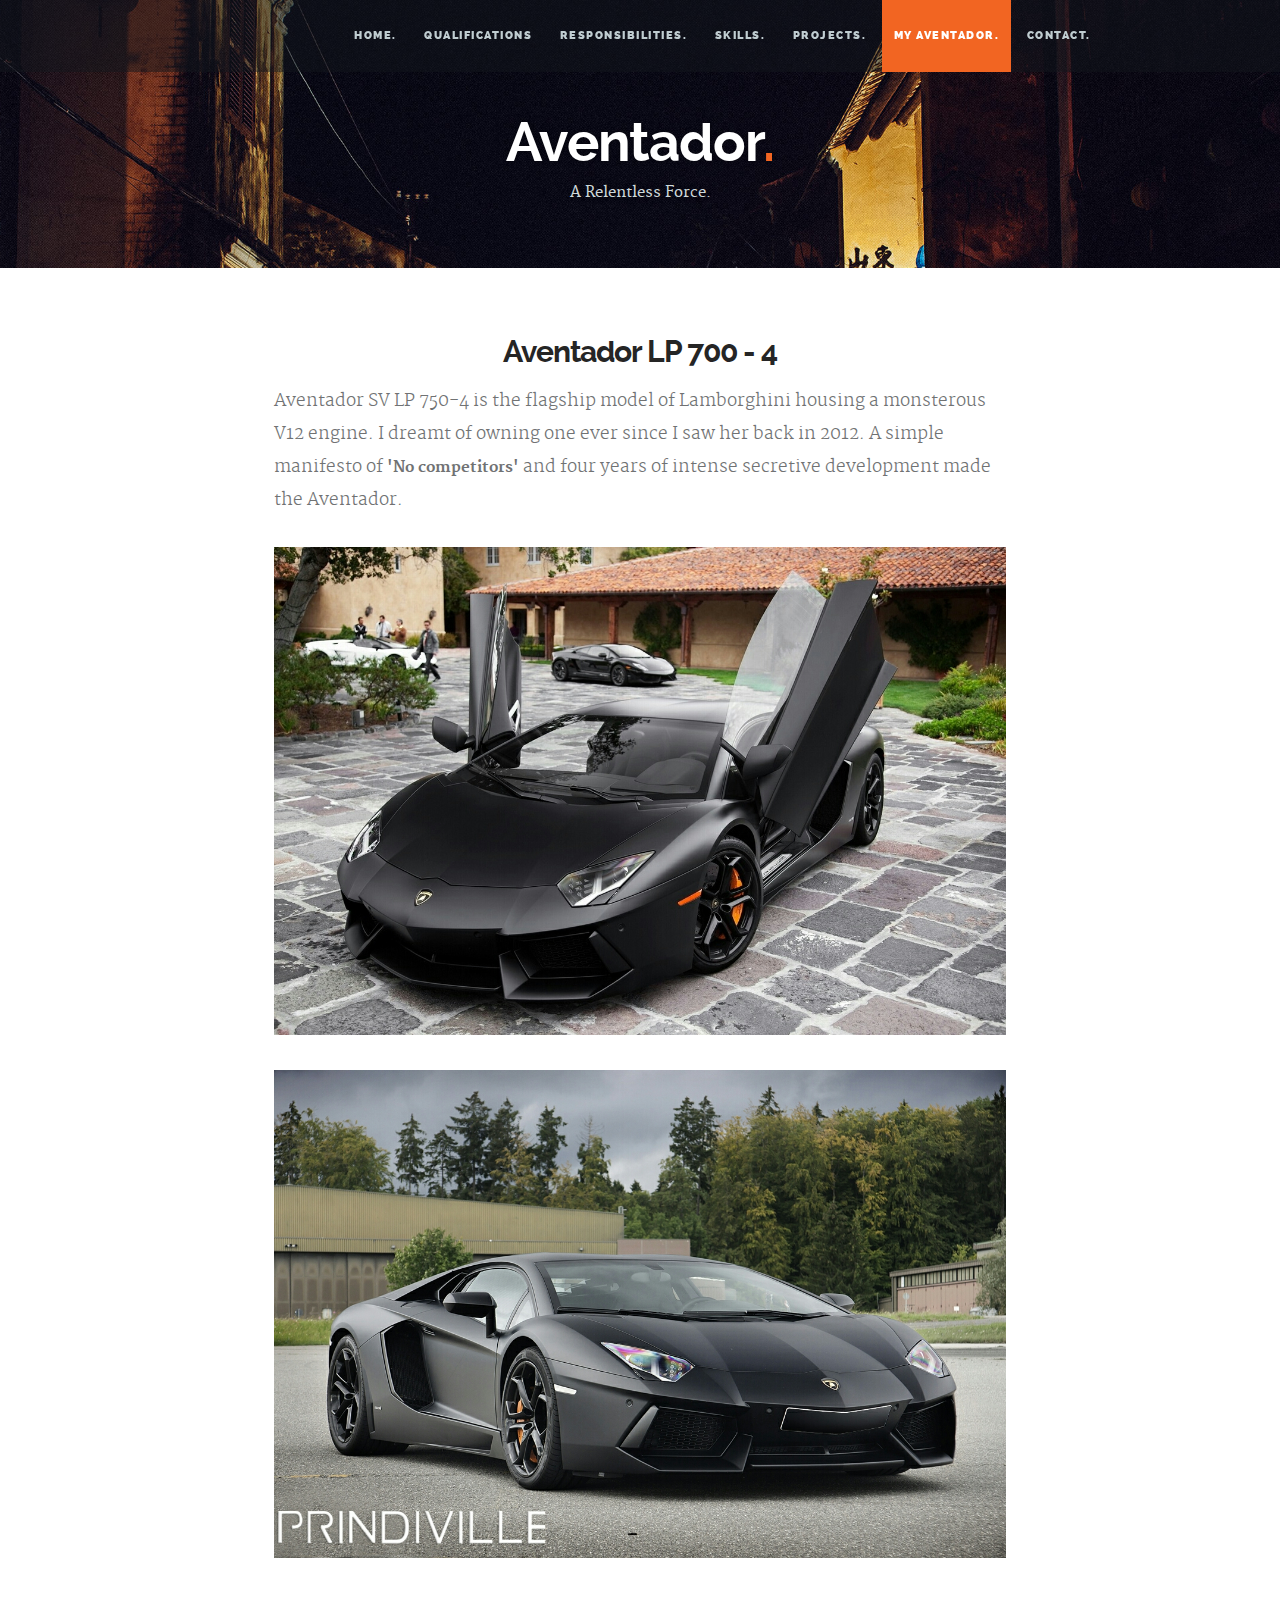
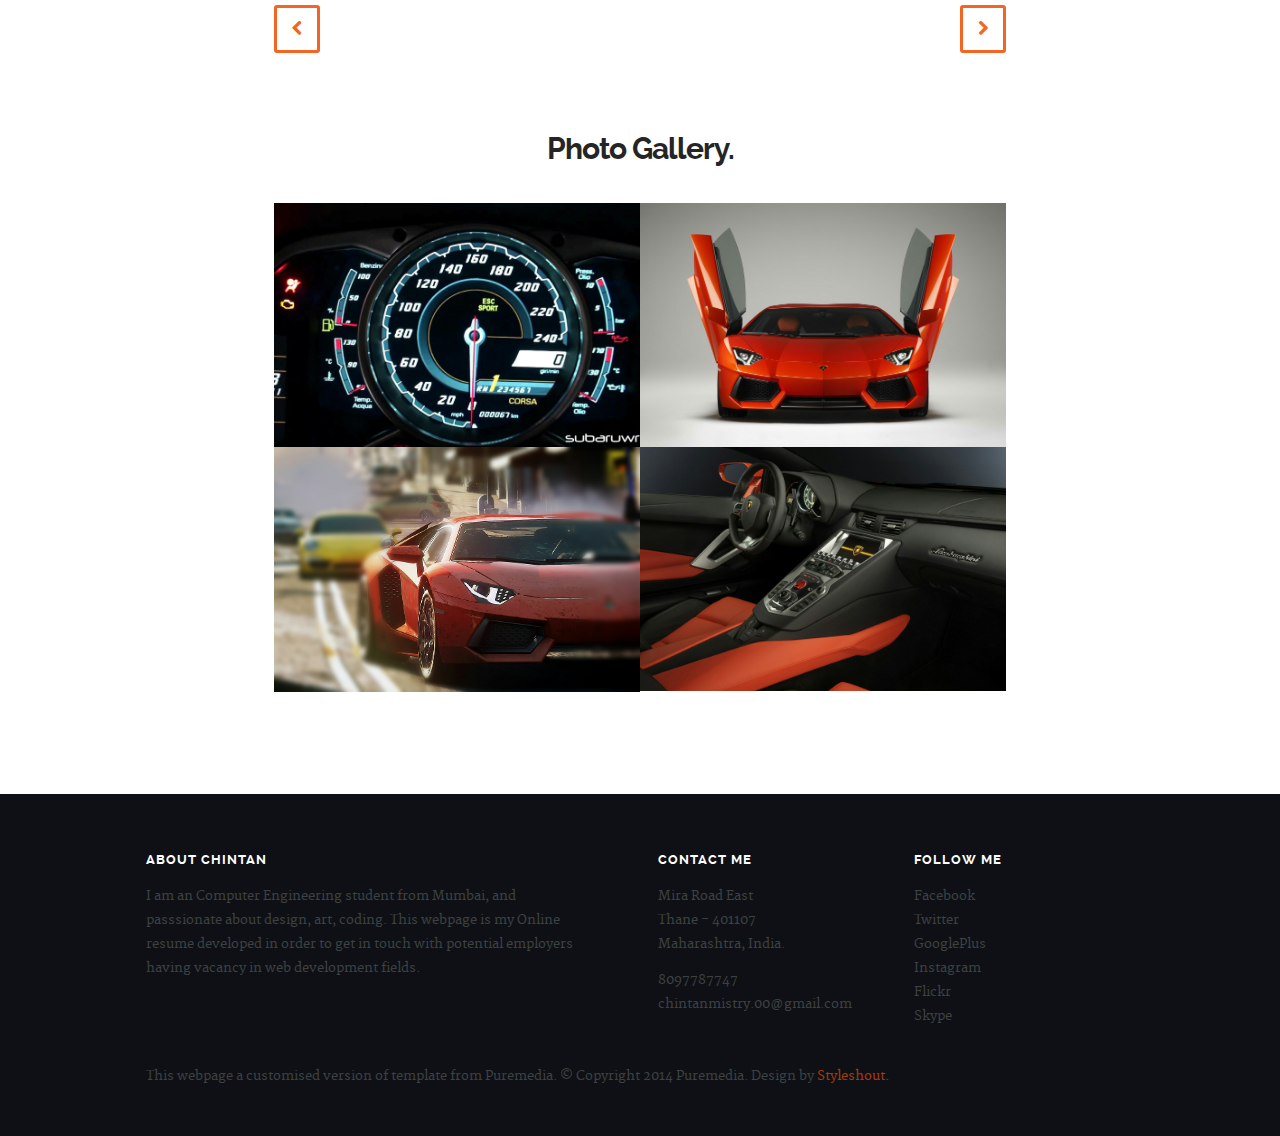
==== commit 9b43511f: "completed footer, replicated in aventador.html, edited aventador header, aventador.html ids renamed" ====
--- a/Aventador.html
+++ b/Aventador.html
@@ -46,37 +46,48 @@
    =================================================== -->
    <header id="main-header">
 
-   	<div class="row header-inner">
-
-	      <div class="logo">
-	         <a href="index.html">Chintan Mistry</a>
-	      </div>
-
-	      <nav id="nav-wrap">         
-	         
-	         <a class="mobile-btn" href="#nav-wrap" title="Show navigation">
-	         	<span class='menu-text'>Show Menu</span>
-	         	<span class="menu-icon"></span>
-	         </a>
-         	<a class="mobile-btn" href="#" title="Hide navigation">
-         		<span class='menu-text'>Hide Menu</span>
-         		<span class="menu-icon"></span>
-         	</a>         
-
-	         <ul id="nav" class="nav">
-	            <li><a href="index.html#hero">Home.</a></li>
-		         <li class="current"><a href="index.html#portfolio">Works.</a></li>
-	            <li><a href="index.html#services">Services.</a></li>
-	            <li><a href="index.html#about">About.</a></li>
-	            <li><a href="index.html#journal">Blog.</a></li>	        
-	            <li><a href="index.html#contact">Contact.</a></li>
-	         </ul> 
-
-	      </nav> <!-- /nav-wrap -->	      
-
-	   </div> <!-- /header-inner -->
-
-   </header>
+      <div class="row header-inner">
+
+         <div class="logo">
+            <a class="smoothscroll" href="#hero">Chintan</a>
+         </div>
+
+         <nav id="nav-wrap">         
+            
+            <a class="mobile-btn" href="#nav-wrap" title="Show navigation">
+               <span class='menu-text'>Show Menu</span>
+               <span class="menu-icon"></span>
+            </a>
+            <a class="mobile-btn" href="#" title="Hide navigation">
+               <span class='menu-text'>Hide Menu</span>
+               <span class="menu-icon"></span>
+            </a>         
+
+            <!-- <ul id="nav" class="nav">
+                <li class="current"><a class="smoothscroll" href="#hero">Home.</a></li>
+                <li><a class="smoothscroll" href="#academics">Qualification.</a></li>
+                <li><a class="smoothscroll" href="#responsibilities">Responsibilities.</a></li>
+                <li><a class="smoothscroll" href="#skills">Skills.</a></li>
+                <li><a class="smoothscroll" href="#projects">Projects.</a></li>               
+               <li><a class="smoothscroll" href="#aventador">Aventador.</a></li>
+                <li><a class="smoothscroll" href="#contact">Contact.</a></li>
+             </ul> --> 
+
+           <ul id="nav" class="nav">
+                <li><a href="index.html#hero">Home.</a></li>
+                <li><a href="index.html#academics">Qualifications</a></li>
+                <li><a href="index.html#responsibilities">responsibilities.</a></li>
+                <li><a href="index.html#skills">skills.</a></li>
+                <li><a href="index.html#projects">Projects.</a></li>
+                <li class="current"><a href="index.html#aventador">My Aventador.</a></li>         
+                <li><a href="index.html#contact">Contact.</a></li>
+             </ul> 
+
+         </nav> <!-- /nav-wrap -->        
+
+      </div> <!-- /header-inner -->
+
+   </header> 
 
 
    <!-- Page Title
@@ -101,7 +112,7 @@
    ================================================== -->
    <section id="content">
 
-   	<div class="row portfolio-content">
+   	<div class="row aventador-content">
 
 	   	<div class="entry tab-whole nine columns centered">
 
@@ -132,16 +143,16 @@
 	         
 	      </div> <!-- /entry -->	      
 
-	   </div> <!-- /portfolio-content -->
+	   </div> <!-- /aventador-content -->
 	   
 
 		<div class="row more-projects">
 
-		   <h1>More Projects.</h1> 
+		   <h1>Photo Gallery.</h1> 
 
 			<div class="tab-whole nine columns centered">
 
-	         <div id="portfolio-wrapper" class="bgrid-half tab-bgrid-halfgroup">
+	         <div id="aventador-wrapper" class="bgrid-half tab-bgrid-halfgroup">
 
 	          	<div class="bgrid item">
 	               <div class="item-wrap">
@@ -149,7 +160,7 @@
 	                  <a href="Aventador.html">
                         <img src="images/Aventador/Aventador3.jpg" alt="Aventador3">                        
                         <div class="overlay">
-                           <div class="portfolio-item-meta">
+                           <div class="aventador-item-meta">
                               <h5>Fast</h5>
                               <p>A top speed of 350 Kmph</p>
                            </div>
@@ -165,7 +176,7 @@
 	                  <a href="Aventador.html">
                         <img src="images/Aventador/Aventador4.jpg" alt="Aventador4">
                         <div class="overlay">
-                           <div class="portfolio-item-meta">
+                           <div class="aventador-item-meta">
                               <h5>Sharp</h5>
                               <p>Those scissor doors!</p>
                            </div>
@@ -181,7 +192,7 @@
 	                 <a href="Aventador.html">
                         <img src="images/Aventador/Aventador5.jpg" alt="Aventador5">
                         <div class="overlay">
-                           <div class="portfolio-item-meta">
+                           <div class="aventador-item-meta">
                               <h5>Appeal</h5>
                               <p>Those eyes</p>
                            </div>
@@ -197,7 +208,7 @@
 	                  <a href="Aventador.html">
                         <img src="images/Aventador/Aventador6.jpg" alt="Aventador6">
                         <div class="overlay">
-                           <div class="portfolio-item-meta">
+                           <div class="aventador-item-meta">
                               <h5>Interiors</h5>
                               <p>A jet fighter on road</p>
                            </div>
@@ -207,7 +218,7 @@
 	               </div>
 	         	</div> <!-- item end -->               
 
-	         </div> <!-- /portfolio-wrapper -->
+	         </div> <!-- /aventador-wrapper -->
 
 	      </div> <!-- /nine -->
 
@@ -222,41 +233,35 @@
 
       <div class="row">       
 
-         <div class="six columns tab-whole footer-about">
-				
-				<h3>About Puremedia</h3>
+         <div class="six columns tab-whole footer-responsibilities">
+            
+            <h3>About Chintan</h3>
                
-            <p>This is Photoshop's version  of Lorem Ipsum. Proin gravida nibh vel velit auctor aliquet.
-            Aenean sollicitudin, lorem quis bibendum auctor, nisi elit consequat ipsum, nec sagittis sem
-            nibh id elit. 
+            <p>I am an Computer Engineering student from Mumbai, and passsionate about design, art, coding. This webpage is my Online resume developed in order to get in touch with potential employers having vacancy in web development fields. 
             </p>
 
-            <p>Lorem ipsum dolor sit amet, consectetur adipisicing elit, sed do eiusmod tempor 
-            	incididunt ut labore et dolore magna aliqua.</p>        
-
-         </div> <!-- /footer-about -->
+         </div> <!-- /footer-responsibilities -->
 
          <div class="six columns tab-whole right-cols">
 
             <div class="row">
 
                <div class="columns">
-                  <h3 class="address">Contact Us</h3>
+                  <h3 class="address">Contact Me</h3>
                   <p>
-                  1600 Amphitheatre Parkway<br>
-                  Mountain View, CA<br>
-                  94043 US
+                  Mira Road East<br>
+                  Thane - 401107<br>
+                  Maharashtra, India. 
                   </p>
 
                   <ul>
-                    <li><a href="tel:6473438234">647.343.8234</a></li>
-                    <li><a href="tel:1234567890">123.456.7890</a></li>
-                    <li><a href="mailto:someone@puremedia.com">someone@puremedia.com</a></li>
+                    <li><a href="tel:6473438234">8097787747</a></li>
+                    <li><a href="mailto:chintanmistry.00@gmail.com">chintanmistry.00@gmail.com</a></li>
                   </ul>                  
                </div> <!-- /columns -->             
 
                <div class="columns last">
-                  <h3 class="contact">Follow Us</h3>
+                  <h3 class="contact">Follow Me</h3>
 
                   <ul>
                      <li><a href="#">Facebook</a></li>
@@ -273,16 +278,15 @@
 
          </div>
 
-         <p class="copyright">&copy; Copyright 2014 Puremedia. Design by <a href="http://www.styleshout.com/">Styleshout.</a></p>        
+         <p class="copyright">This webpage a customised version of template from Puremedia. &copy; Copyright 2014 Puremedia. Design by <a href="http://www.styleshout.com/">Styleshout.</a></p>        
 
          <div id="go-top">
-            <a class="smoothscroll" title="Back to Top" href="#top"><span>Top</span><i class="fa fa-long-arrow-up"></i></a>
+            <a class="smoothscroll" title="Back to Top" href="#hero"><span>Top</span><i class="fa fa-long-arrow-up"></i></a>
          </div>
 
       </div> <!-- /row -->
 
    </footer> <!-- /footer -->
-
 
    <!-- Java Script
    ================================================== -->
--- a/css/main.css
+++ b/css/main.css
@@ -18,13 +18,13 @@
     i. Footer Styles
     j. Common and shared styles
     k. Hero Section
-    l. Portfolio Section
-    m. Services Section
-    n. About Section
-    o. Journal Section
+    l. aventador Section
+    m. skills Section
+    n. responsibilities Section
+    o. projects Section
     p. Contact Section
     q. Blog Entry
-    r. Portfolio Entry
+    r. aventador Entry
 
 /* =================================================================== */
 
@@ -828,7 +828,8 @@
 	height: 12px;
 	background-repeat: no-repeat;
 	background-position: 0 0;
-	background-image: url("../images/logo.png");
+	/*background-image: url("../images/logo.png");    */
+	/*removed the url coz it showed puremedia*/
 }
 @media (-webkit-min-device-pixel-ratio:2), (min-resolution:192dpi) {
 	header .logo a {
@@ -1060,7 +1061,7 @@
 	margin: 12px 0;
 }
 
-footer .footer-about {
+footer .footer-responsibilities {
 	padding-right: 60px;
 }
 footer .right-cols .columns {
@@ -1439,25 +1440,25 @@
 }
 
 /* 
-/* l. Portfolio Section
+/* l. aventador Section
 /* =================================================================== */
-#portfolio {
+#aventador {
 	background: white;
 	padding-top: 120px;
 }
-.ie #portfolio .row.items {
+.ie #aventador .row.items {
 	width: 1140px;
 }
-#portfolio .row.items {
+#aventador .row.items {
 	max-width: 1200px;
 }
 
-/* Portfolio wrapper */
-#portfolio-wrapper {
+/* aventador wrapper */
+#aventador-wrapper {
 	margin-top: 36px;
 }
 
-/* portfolio items */
+/* aventador items */
 .item .item-wrap {
 	overflow: hidden;
 	position: relative;
@@ -1491,7 +1492,7 @@
 	-ms-transition: all 0.3s ease-in-out;
 	transition: all 0.3s ease-in-out;
 }
-.item .item-wrap .portfolio-item-meta {
+.item .item-wrap .aventador-item-meta {
 	position: absolute;
 	top: 10%;
 	left: 10%;
@@ -1505,13 +1506,13 @@
 	-ms-transition: opacity 0.3s ease-in-out;
 	transition: opacity 0.3s ease-in-out;
 }
-.item .item-wrap .portfolio-item-meta h5 {
+.item .item-wrap .aventador-item-meta h5 {
 	font: 15px/21px "raleway-heavy", sans-serif;
 	margin: 0;
 	color: white;
 	word-wrap: break-word;
 }
-.item .item-wrap .portfolio-item-meta p {
+.item .item-wrap .aventador-item-meta p {
 	font: 14px/18px "raleway-semibold", sans-serif;
 	color: #fbcab3;
 	margin: 0;
@@ -1524,7 +1525,7 @@
 	opacity: 1;
 	zoom: 1;
 }
-.item:hover .portfolio-item-meta {
+.item:hover .aventador-item-meta {
 	filter: alpha(opacity=100);
 	-ms-filter: "progid:DXImageTransform.Microsoft.Alpha(Opacity=100)";
 	opacity: 1;
@@ -1539,23 +1540,23 @@
 }
 
 /* 
-/*  m. Services Section
+/*  m. skills Section
 /* =================================================================== */
-#services {
+#skills {
 	background: #ecf0f1;
 	padding-top: 120px;
 	padding-bottom: 120px;
 	text-align: center;
 }
-.service-list {
+.skills-list {
 	margin: 15px -22px 0 -22px;
 }
-.service-list .bgrid {
+.skills-list .bgrid {
 	margin-top: 15px;
 	margin-bottom: 15px;
 	padding: 0 22px;
 }
-.service-list .icon-part {
+.skills-list .icon-part {
 	background: #f26522;
 	color: white;
 	width: 72px;
@@ -1564,11 +1565,11 @@
 	border-radius: 3px;
 	margin: 0 auto;
 }
-.service-list h3 {
+.skills-list h3 {
 	font: 16px/24px "raleway-heavy", sans-serif;
 	padding: 0;
 }
-.service-list p {
+.skills-list p {
 	color: #707273;
 	position: relative;
 	top: -6px;
@@ -1576,76 +1577,76 @@
 
 
 /* 
-/*  n. About Section
+/*  n. responsibilities Section
 /* =================================================================== */
 
-#about {
+#responsibilities {
 	background: white;
 	padding-top: 120px;
 	padding-bottom: 0;
 }
-#about .about-content {
+#responsibilities .responsibilities-content {
 	max-width: 934px;
 }
-#about h3 {
+#responsibilities h3 {
 	font: 16px/36px "raleway-heavy", sans-serif;
 	text-transform: none;
 	padding: 0;
 	margin-bottom: 0;
 }
-#about p {
+#responsibilities p {
 	color: #707273;
 }
-#about .left {
+#responsibilities .left {
 	padding-right: 30px;
 }
-#about .right {
+#responsibilities .right {
 	padding-left: 30px;
 }
 
-/* Team Section
+/* academics Section
 /* -------------------------------------------------------------------- */
-#about #team {
+#responsibilities #academics {
 	background: #ecf0f1;
 	margin-top: 66px;
 	padding-top: 78px;
 	padding-bottom: 120px;
 }
-#team-wrapper {
+#academics-wrapper {
 	margin: 24px -18px 0 -18px;
 }
-#team-wrapper .bgrid {
+#academics-wrapper .bgrid {
 	padding: 0 18px;
 }
-#team-wrapper .member {
+#academics-wrapper .member {
 	margin-top: 18px;
 	margin-bottom: 36px;
 }
-#team-wrapper .member-header {
+#academics-wrapper .member-header {
 	position: relative;
 	margin-bottom: 15px;
 }
-#team-wrapper .member-pic {
+#academics-wrapper .member-pic {
 	width: 78px;
 	height: 78px;
 	display: inline-block;
 	position: relative;
 	top: 12px;
 }
-#team-wrapper .member-pic img {
+#academics-wrapper .member-pic img {
 	border-radius: 100%;
 }
-#team-wrapper .member-name {
+#academics-wrapper .member-name {
 	display: inline-block;
 	padding-top: 9px;
 	margin-left: 0px;
 }
-#team-wrapper .member-name h3 {
+#academics-wrapper .member-name h3 {
 	line-height: 24px;
 	margin-top: 0;
 	margin-bottom: 6px;
 }
-#team-wrapper .member-name span {
+#academics-wrapper .member-name span {
 	position: relative;
 	top: -6px;
 	font-size: 13px;
@@ -1653,29 +1654,29 @@
 	color: #f26522;
 	display: block;
 }
-#team-wrapper .member-social {
+#academics-wrapper .member-social {
 	font-size: 18px;
 	font-weight: normal;
 	line-height: 24px;
 	margin: 12px 0 0 0;
 	padding: 0;
 }
-#team-wrapper .member-social li {
+#academics-wrapper .member-social li {
 	display: inline-block;
 	margin-right: 15px;
 }
-#team-wrapper .member-social li a {
+#academics-wrapper .member-social li a {
 	color: #252525;
 }
-#team-wrapper .member-social li a:hover {
+#academics-wrapper .member-social li a:hover {
 	color: #f26522;
 }
 
 
 /* 
-/*  o. Journal Section
+/*  o. projects Section
 /* =================================================================== */
-#journal {
+#projects {
 	background: #a43b0a url(../images/blog-bg.jpg) no-repeat bottom center fixed;
 	-webkit-background-size: cover !important;
 	-moz-background-size: cover !important;
@@ -1684,29 +1685,29 @@
 	padding-bottom: 108px;
 	width: 100%;
 }
-#journal h1, #journal h3, #journal h3 a {
-	color: white;
-}
-#journal h3 {
+#projects h1, #projects h3, #projects h3 a {
+	color: white;
+}
+#projects h3 {
 	font: 16px/27px "raleway-heavy", sans-serif;
 	padding: 0;
 	margin: 0;
 }
-#journal h5 {
+#projects h5 {
 	font-size: 18px;
 	color: #f26522;
 	margin: 0;
 }
-#journal p {
+#projects p {
 	color: #fffcfb;
 }
-#journal #blog-wrapper {
+#projects #blog-wrapper {
 	margin: 24px 0 0 0;
 }
-#journal #blog-wrapper .bgrid {
+#projects #blog-wrapper .bgrid {
 	padding: 0 18px;
 }
-#journal #blog-wrapper article {
+#projects #blog-wrapper article {
 	margin-bottom: 24px;
 }
 
@@ -1967,22 +1968,22 @@
 
 
 /* 
-/* r. Portfolio Entry
+/* r. aventador Entry
 /* =================================================================== */
 
-.portfolio-content .entry header {
+.aventador-content .entry header {
 	text-align: center;
 }
-.portfolio-content .entry .entry-content-media {
+.aventador-content .entry .entry-content-media {
 	margin: 30px 0 0;
 }
-.portfolio-content .entry .entry-content-media img {
+.aventador-content .entry .entry-content-media img {
 	margin-bottom: 24px;
 }
-.portfolio-content .entry .pagenav {
+.aventador-content .entry .pagenav {
 	margin-top: 0;
 }
-.portfolio-content .entry .pagenav a[rel="next"]:after {
+.aventador-content .entry .pagenav a[rel="next"]:after {
 	float: right;
 }
 
@@ -1996,6 +1997,6 @@
 	text-align: center;
 	margin-bottom: 0;
 }
-.more-projects .portfolio-wrapper {
+.more-projects .aventador-wrapper {
 	text-align: left;
 }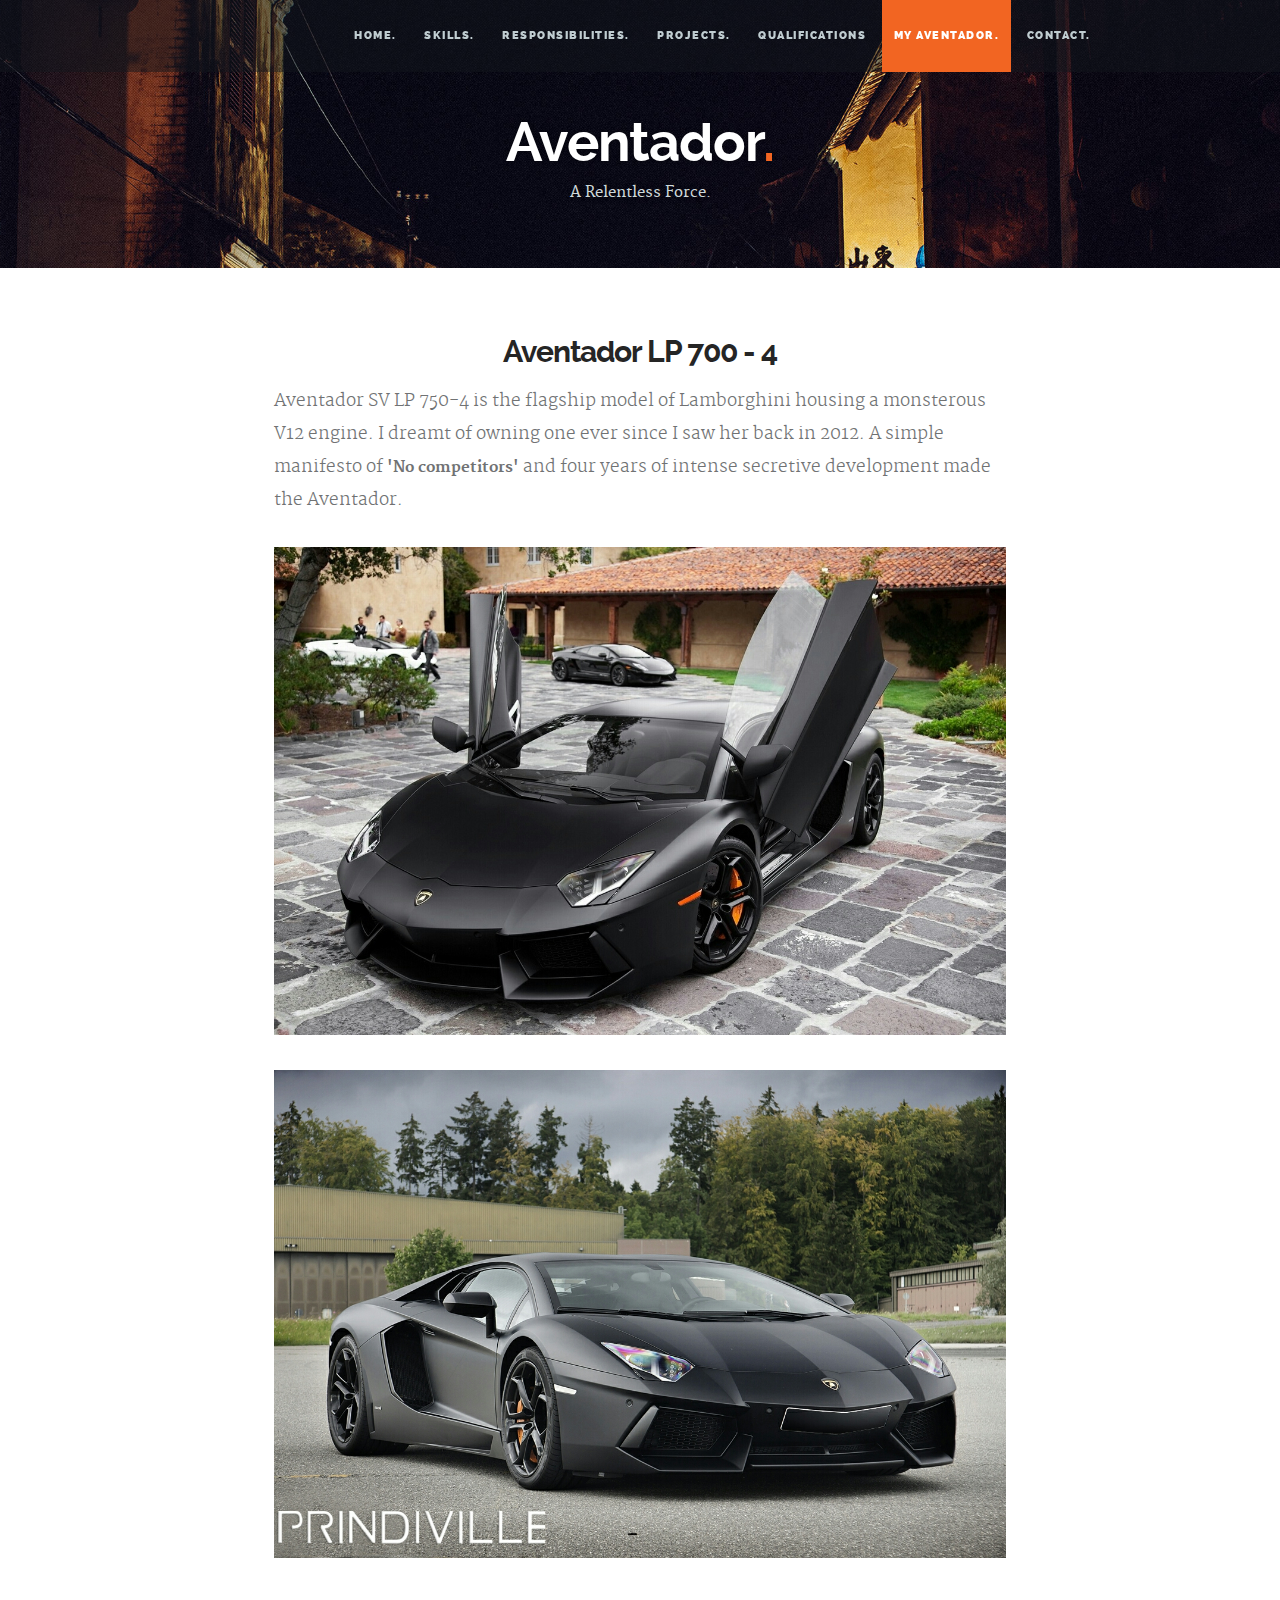
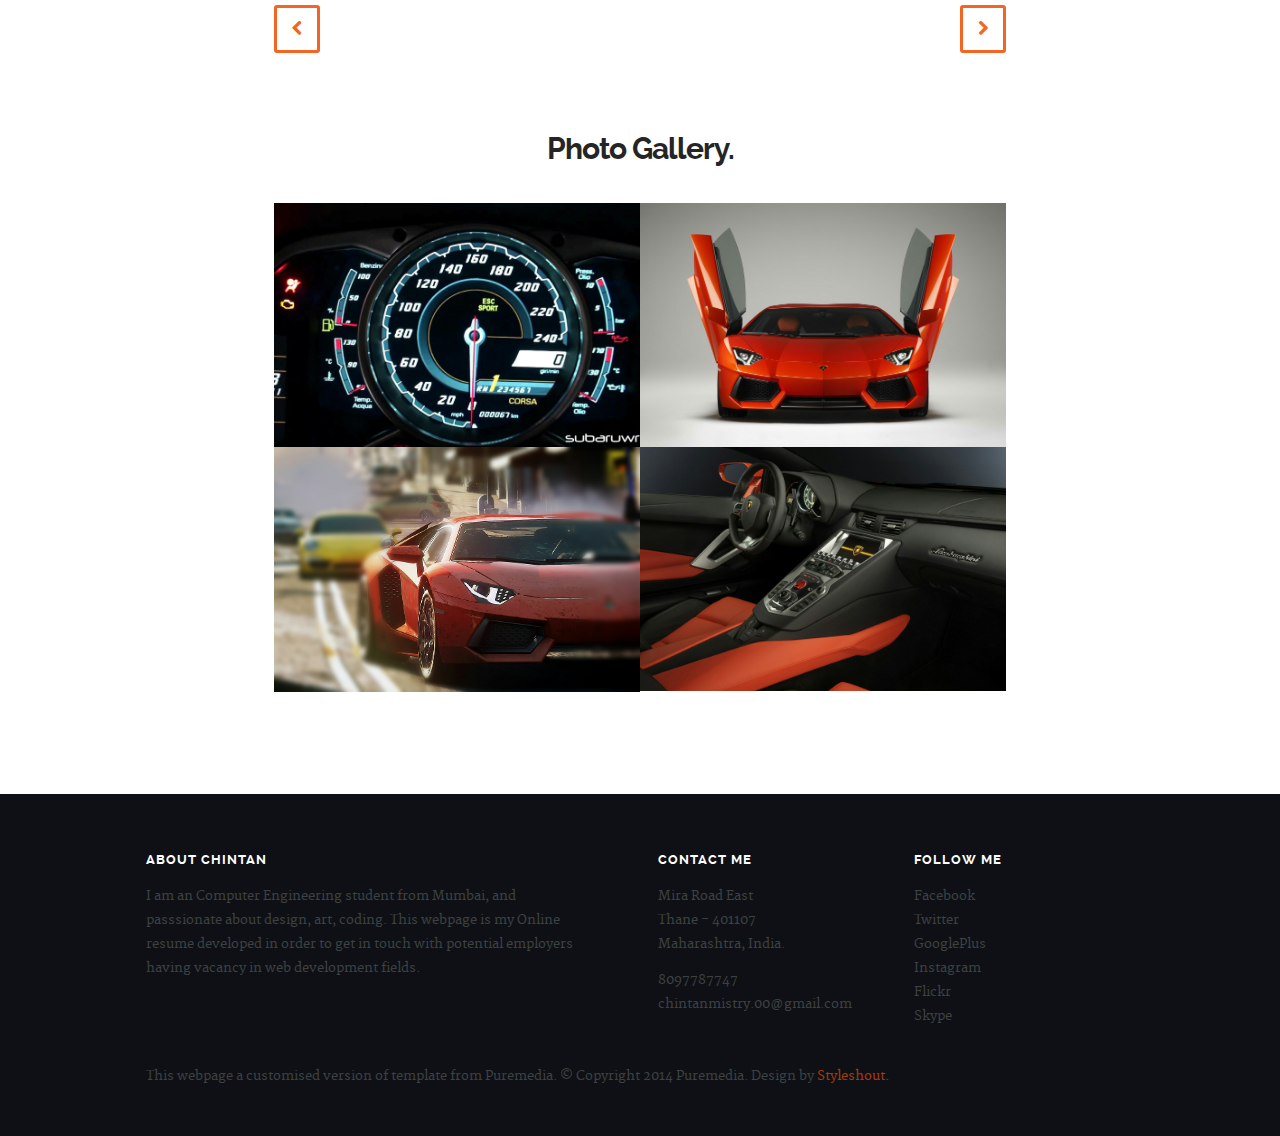
==== commit f3657ab3: "rearranged links on navbar of aventador.html" ====
--- a/Aventador.html
+++ b/Aventador.html
@@ -75,10 +75,10 @@
 
            <ul id="nav" class="nav">
                 <li><a href="index.html#hero">Home.</a></li>
+                <li><a href="index.html#skills">skills.</a></li>
+                <li><a href="index.html#responsibilities">responsibilities.</a></li>
+                <li><a href="index.html#projects">Projects.</a></li>
                 <li><a href="index.html#academics">Qualifications</a></li>
-                <li><a href="index.html#responsibilities">responsibilities.</a></li>
-                <li><a href="index.html#skills">skills.</a></li>
-                <li><a href="index.html#projects">Projects.</a></li>
                 <li class="current"><a href="index.html#aventador">My Aventador.</a></li>         
                 <li><a href="index.html#contact">Contact.</a></li>
              </ul> 
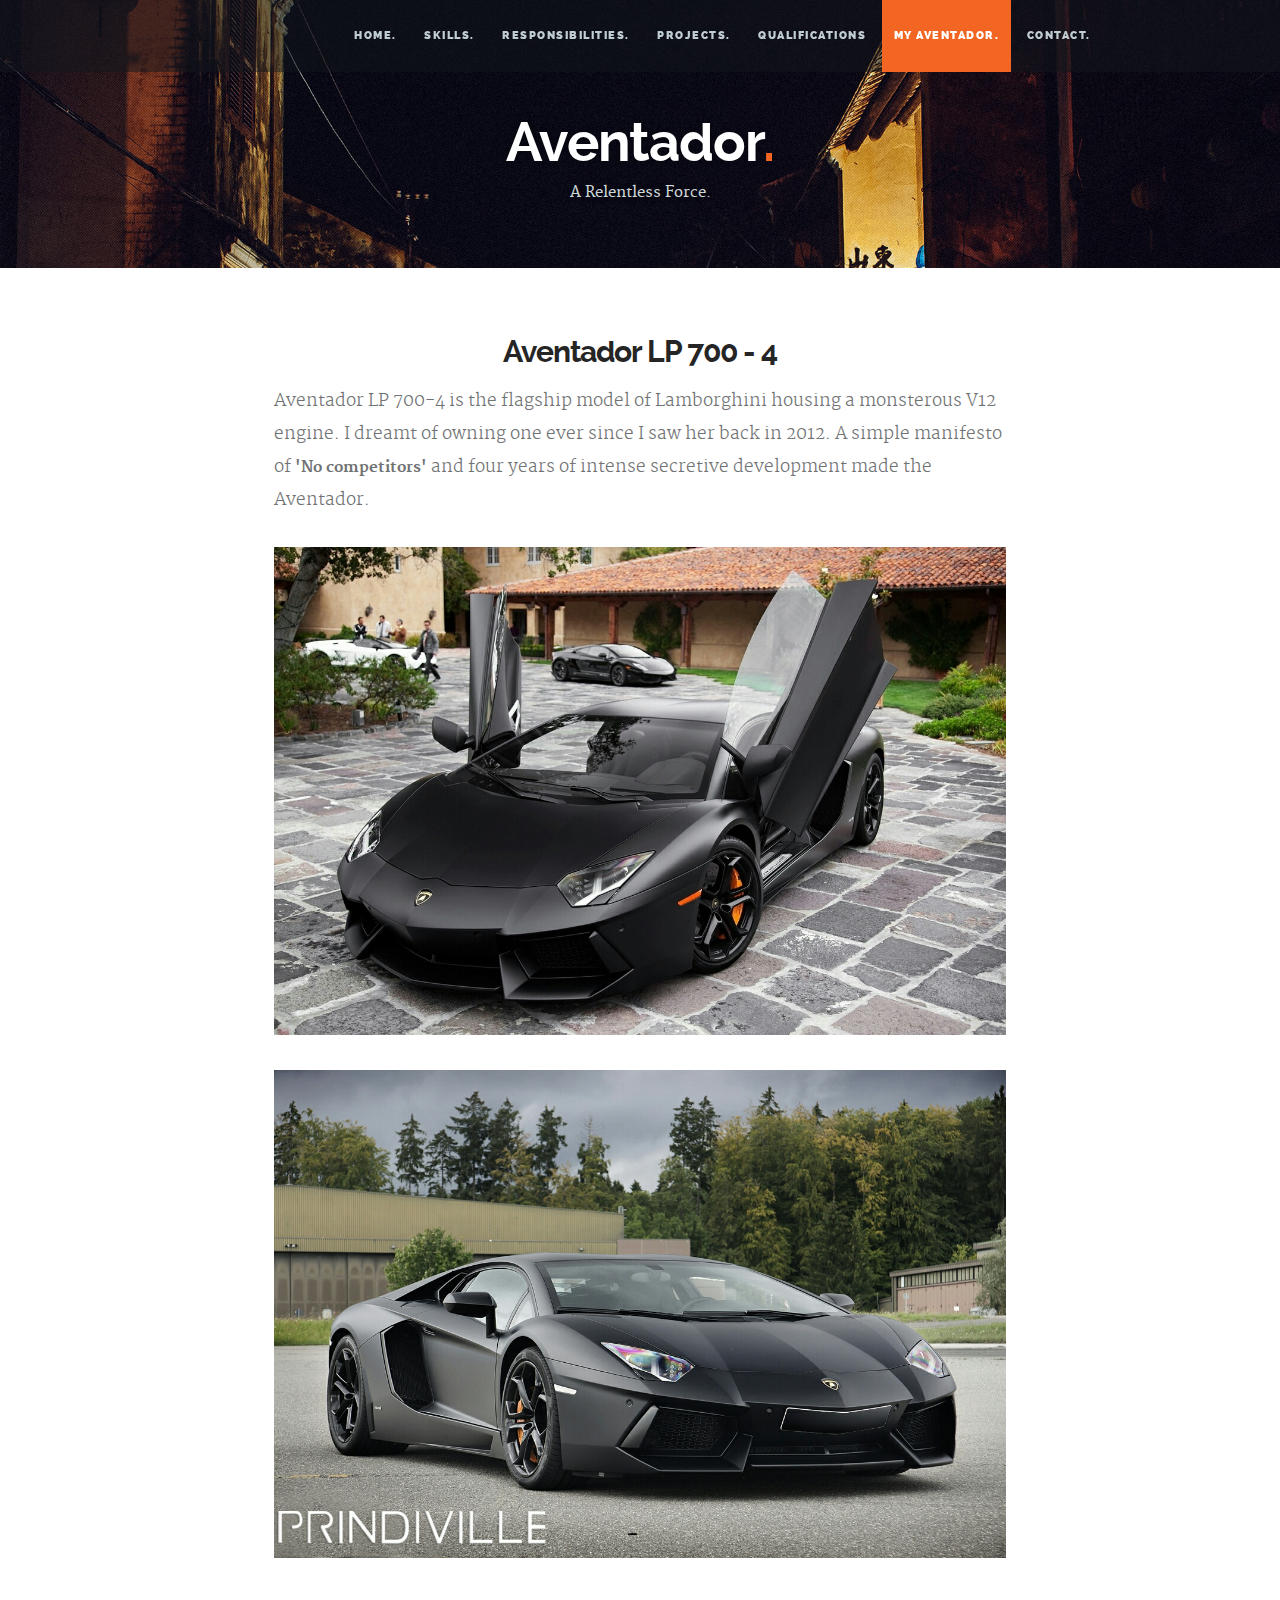
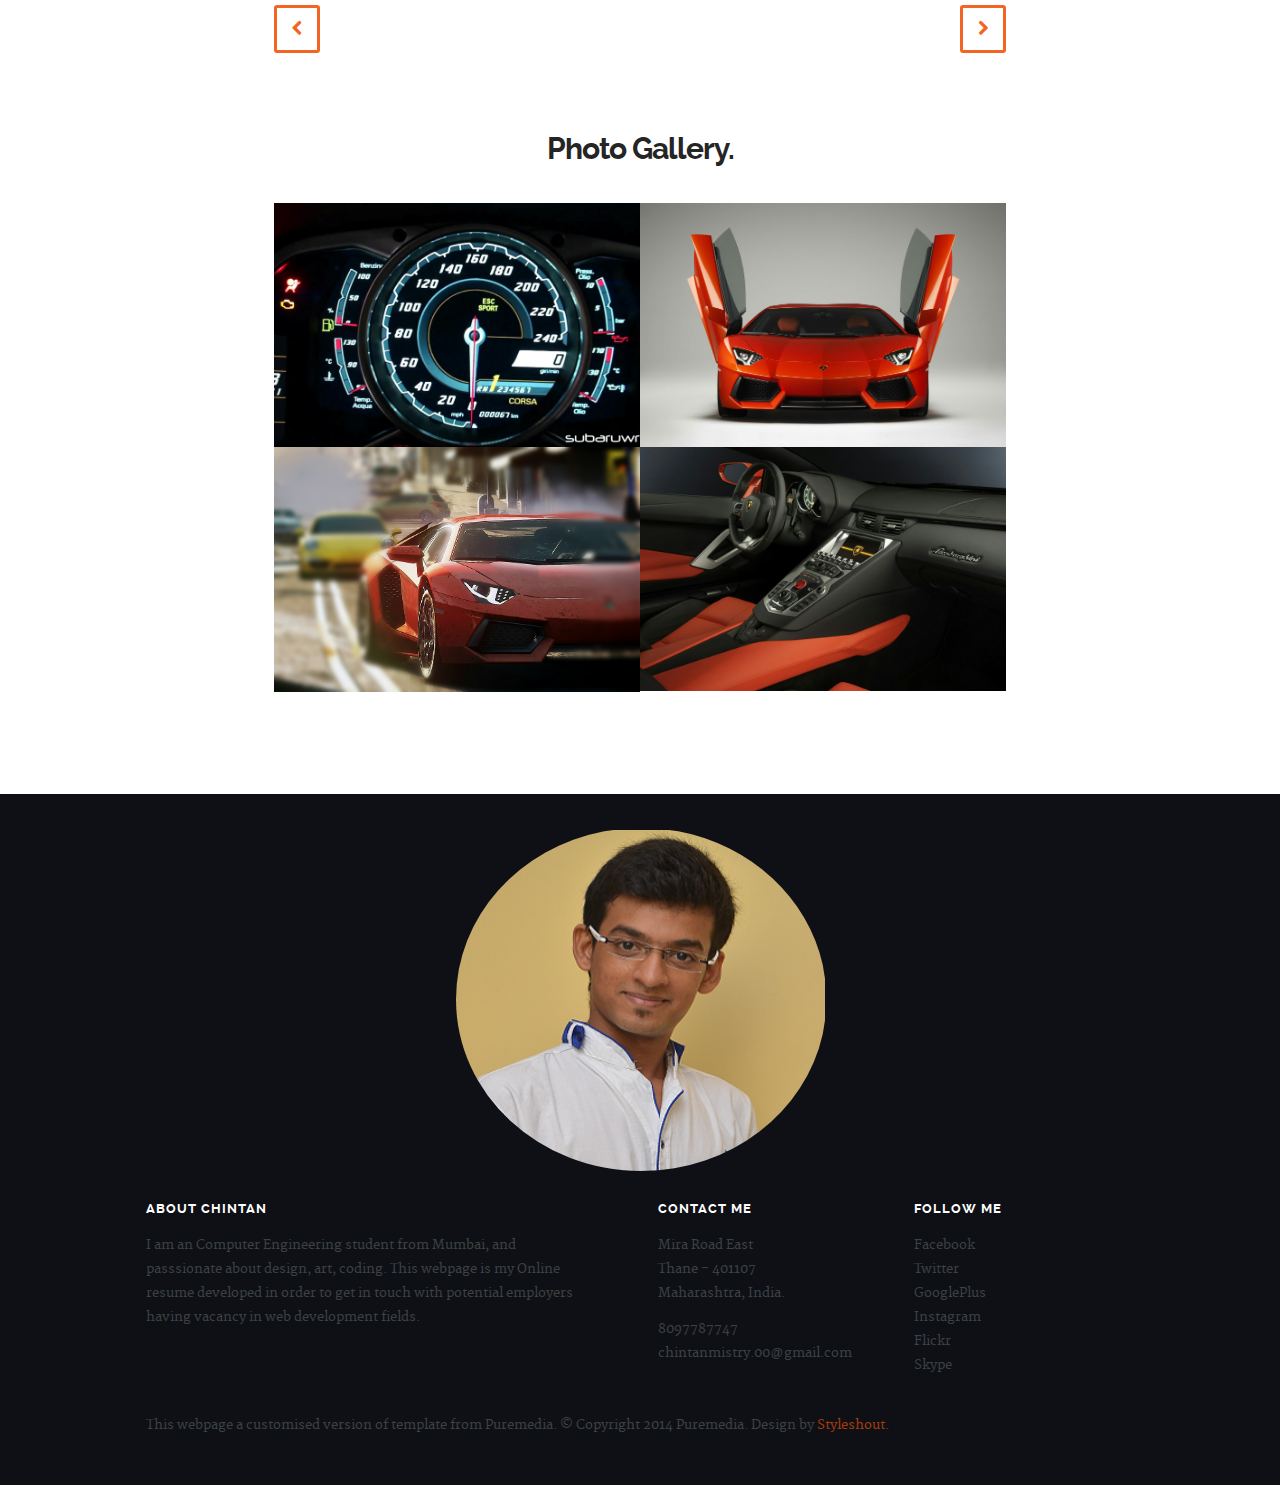
==== commit bb6a4201: "added my favicon, added my pic in about me section, changed all single line icons meaningfully, edit" ====
--- a/Aventador.html
+++ b/Aventador.html
@@ -28,7 +28,7 @@
 
    <!-- Favicons
 	=================================================== -->
-	<link rel="shortcut icon" href="favicon.png" >
+	<link rel="shortcut icon" href="favicon.ico" >
 
 </head>
 
@@ -125,7 +125,7 @@
 				</header>
 
 				<div class="entry-content">
-					<p class="lead">Aventador SV LP 750-4 is the flagship model of Lamborghini housing a monsterous V12 engine. I dreamt of owning one ever since I saw her back in 2012. A simple manifesto of <b>'No competitors'</b> and four years of intense secretive development made the Aventador. </p>
+					<p class="lead">Aventador LP 700-4 is the flagship model of Lamborghini housing a monsterous V12 engine. I dreamt of owning one ever since I saw her back in 2012. A simple manifesto of <b>'No competitors'</b> and four years of intense secretive development made the Aventador. </p>
 
 				</div>
 
@@ -232,6 +232,12 @@
    <footer>
 
       <div class="row">       
+         
+         <div class="twelve columns text-center">
+        
+            <img src="images/chintan.png" alt="">    
+        
+         </div>
 
          <div class="six columns tab-whole footer-responsibilities">
             
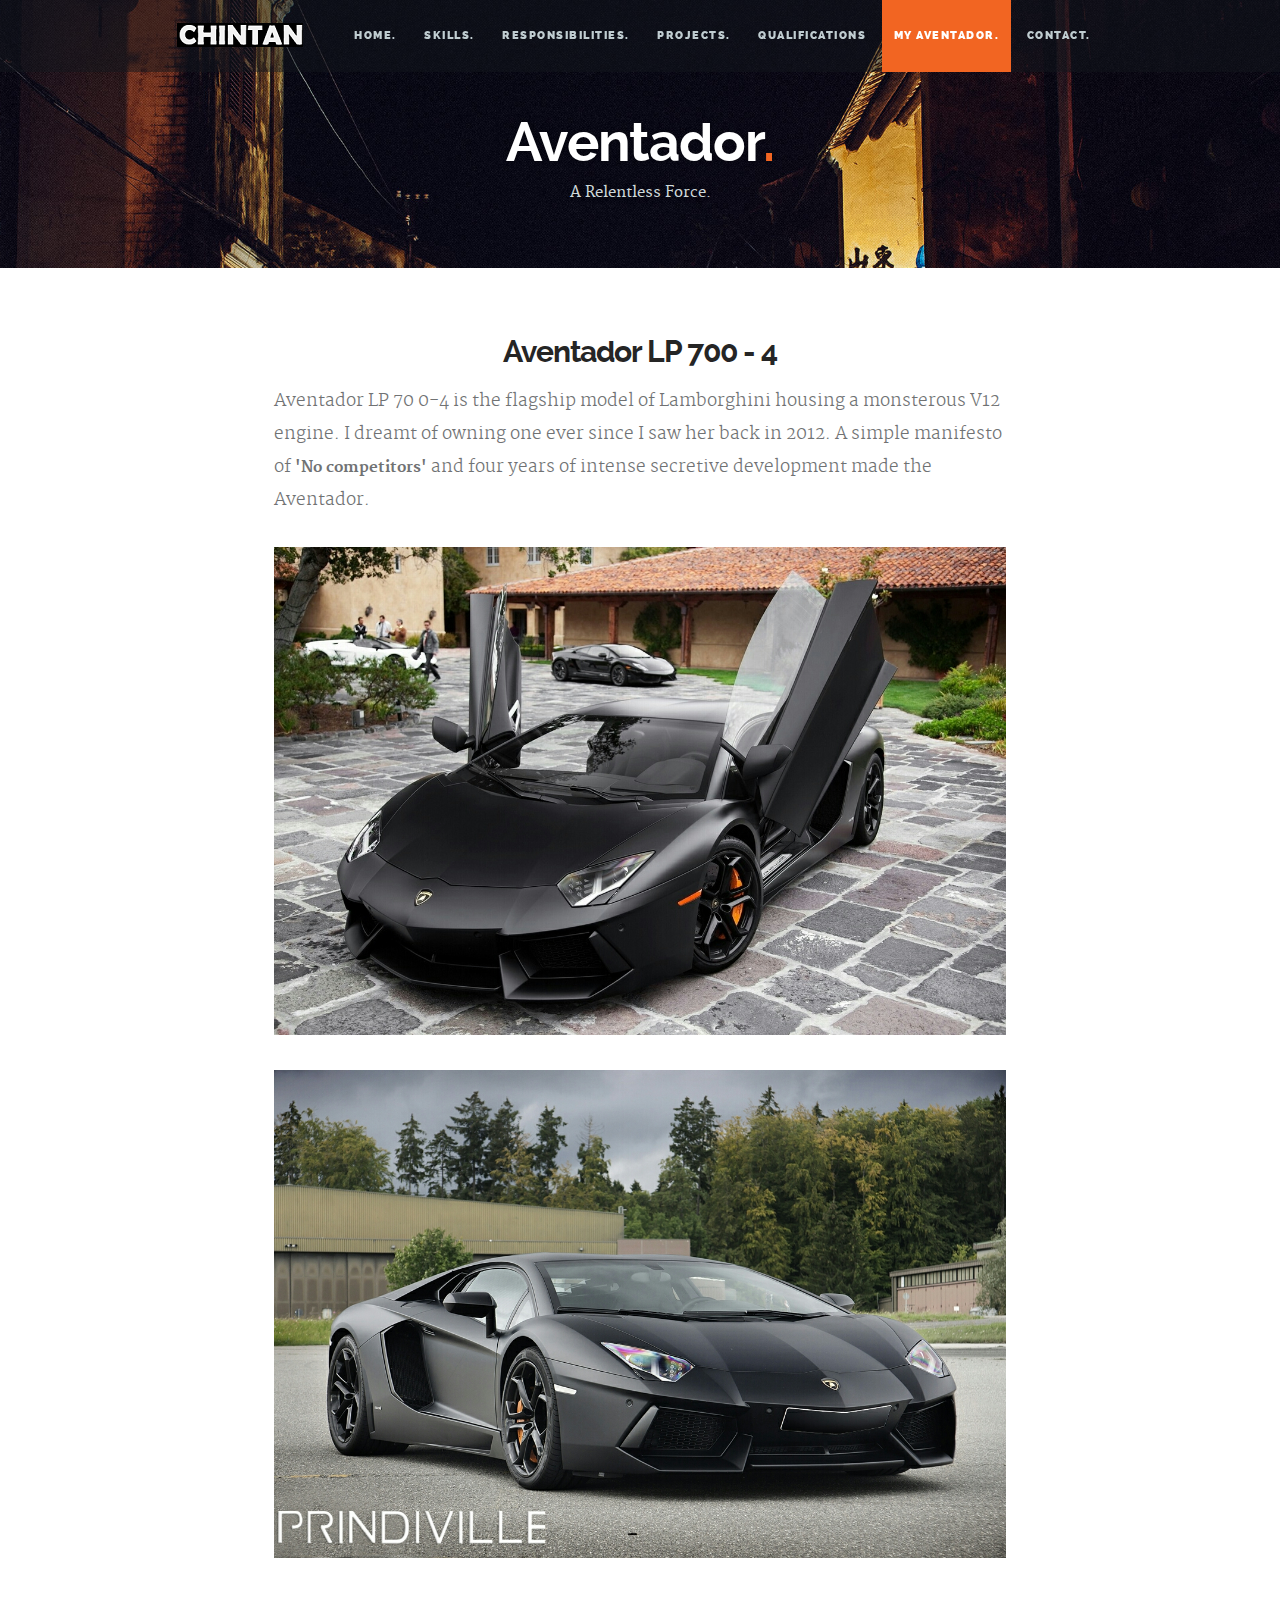
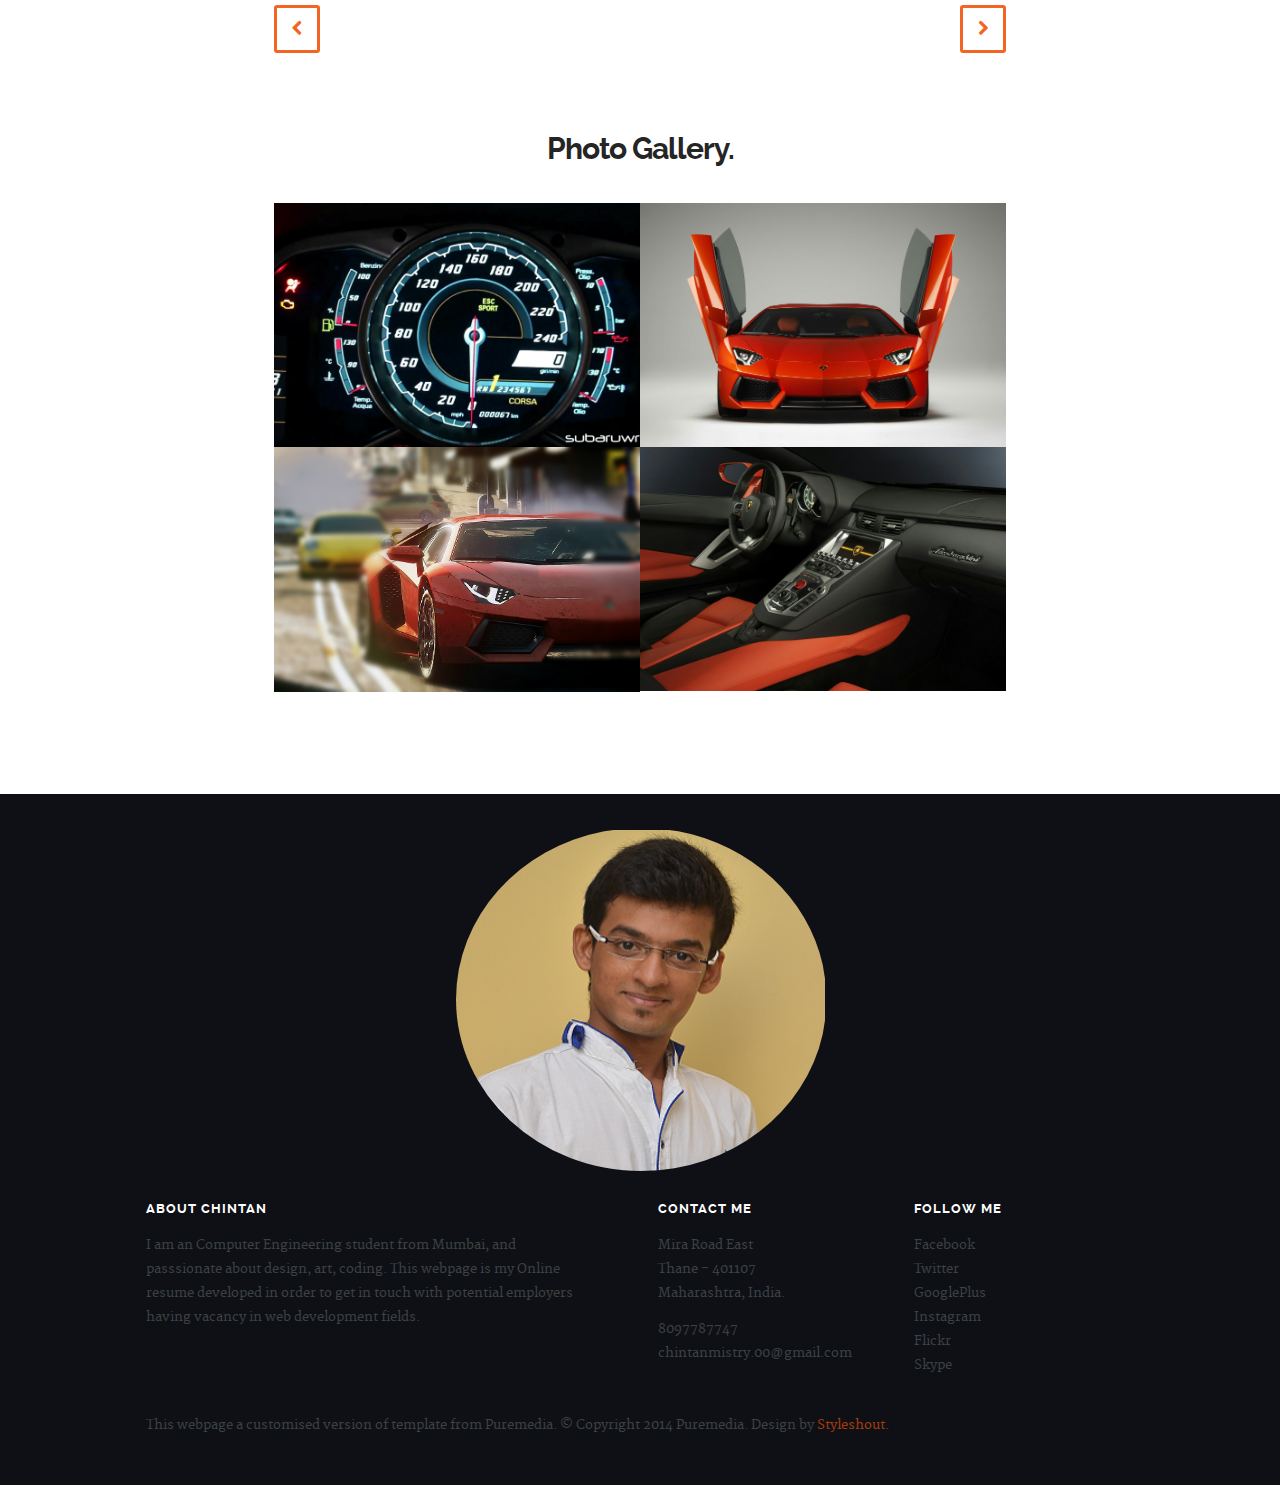
==== commit 4b31271c: "fixed header logo bug for small screen devices." ====
--- a/Aventador.html
+++ b/Aventador.html
@@ -125,7 +125,7 @@
 				</header>
 
 				<div class="entry-content">
-					<p class="lead">Aventador LP 700-4 is the flagship model of Lamborghini housing a monsterous V12 engine. I dreamt of owning one ever since I saw her back in 2012. A simple manifesto of <b>'No competitors'</b> and four years of intense secretive development made the Aventador. </p>
+					<p class="lead">Aventador LP 70   0-4 is the flagship model of Lamborghini housing a monsterous V12 engine. I dreamt of owning one ever since I saw her back in 2012. A simple manifesto of <b>'No competitors'</b> and four years of intense secretive development made the Aventador. </p>
 
 				</div>
 
--- a/css/main.css
+++ b/css/main.css
@@ -825,18 +825,18 @@
 	text-shadow: none;
 	color: transparent;
 	width: 126px;
-	height: 12px;
+	height: 24px;
 	background-repeat: no-repeat;
 	background-position: 0 0;
-	/*background-image: url("../images/logo.png");    */
+	background-image: url("../images/chintan_logo_small.png");    
 	/*removed the url coz it showed puremedia*/
 }
 @media (-webkit-min-device-pixel-ratio:2), (min-resolution:192dpi) {
 	header .logo a {
-		background-image: url("../images/logo-@2x.png");
-		-webkit-background-size: 126px 12px;
-		-moz-background-size: 126px 12px;
-		background-size: 126px 12px;
+		background-image: url("../images/chintan_logo.png");
+		-webkit-background-size: 126px 24px;
+		-moz-background-size: 126px 24px;
+		background-size: 126px 24px;
 	}
 }
 .opaque {
